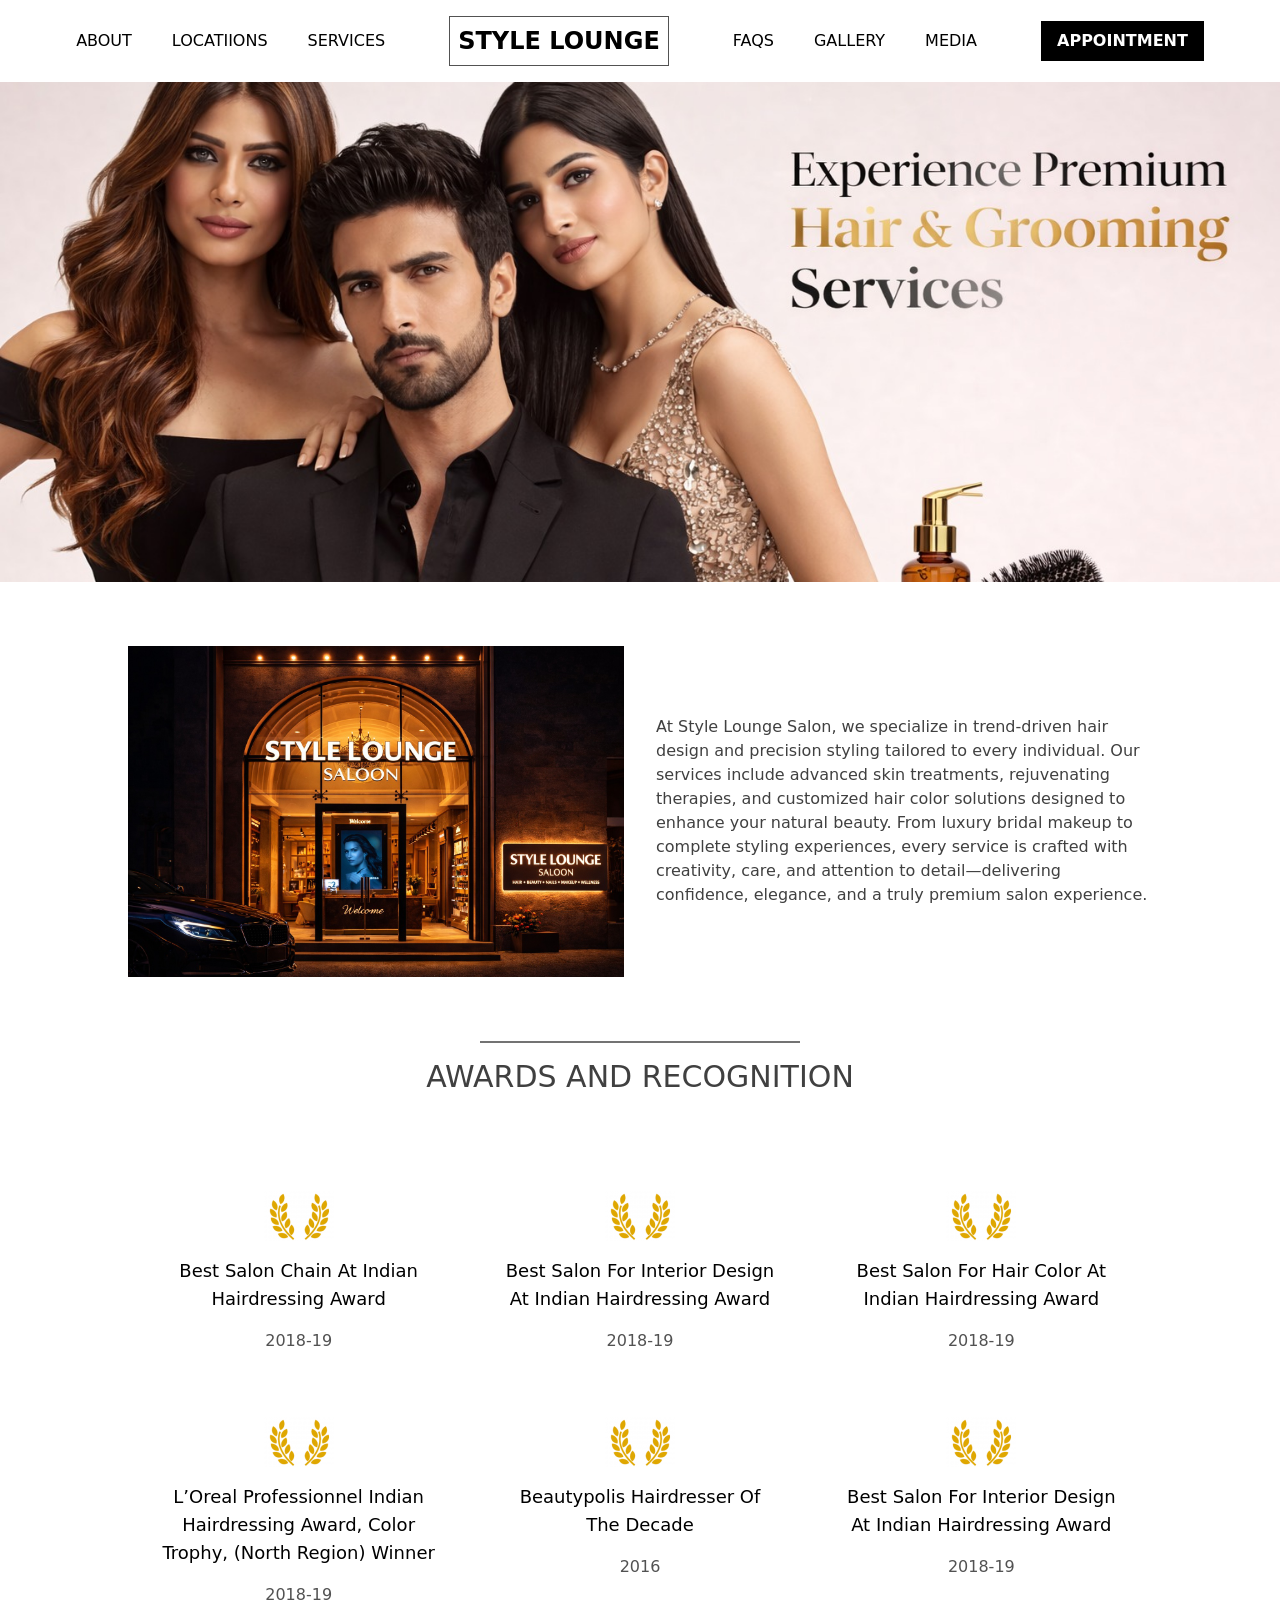
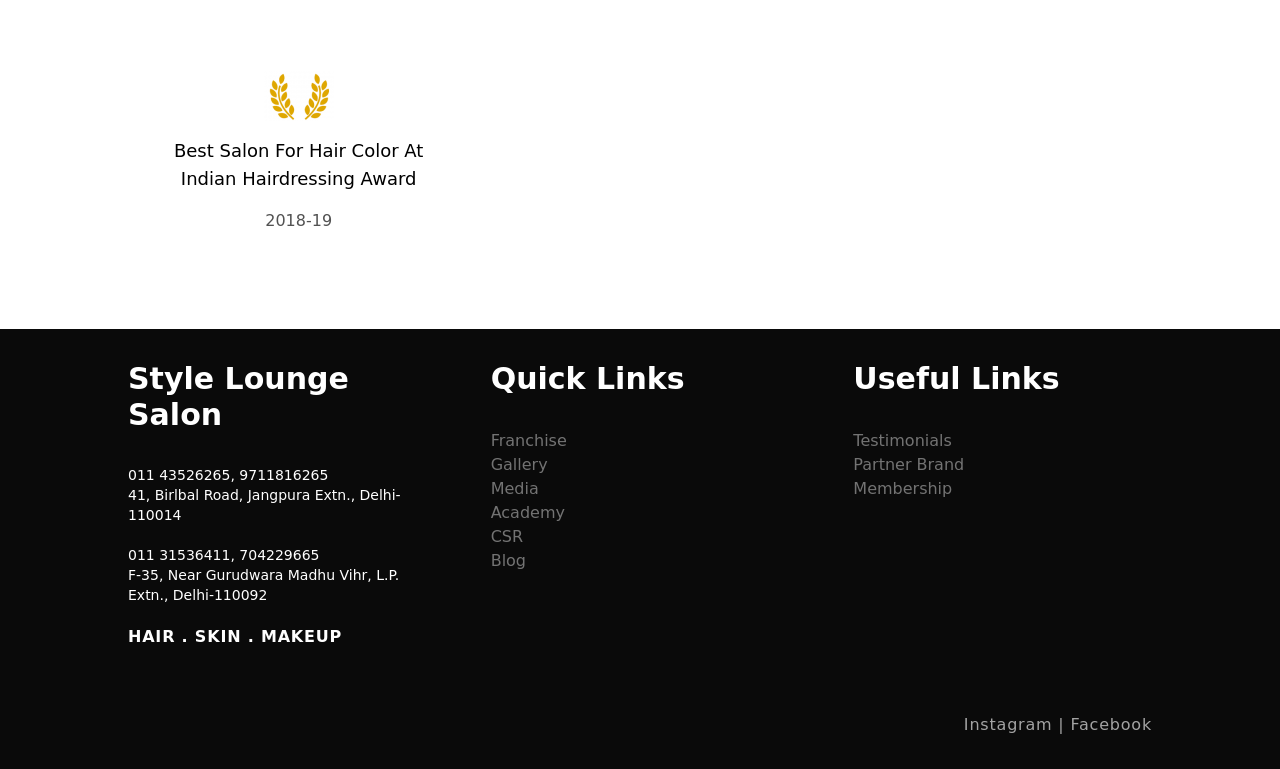
==== about/index.html @ daefcbc3 "branding" ====
<!DOCTYPE html><html><head><meta charset="utf-8"><meta name="viewport" content="width=device-width, initial-scale=1"><link rel="stylesheet" href="/_nuxt/entry.Dz0ENmJO.css" crossorigin><link rel="preload" as="fetch" crossorigin="anonymous" href="/about/_payload.json?f94aa888-37b1-439c-883b-36d92cf061ee"><link rel="modulepreload" as="script" crossorigin href="/_nuxt/Czh2tit2.js"><link rel="modulepreload" as="script" crossorigin href="/_nuxt/BumcjDC6.js"><link rel="modulepreload" as="script" crossorigin href="/_nuxt/CnlcmHB1.js"><link rel="modulepreload" as="script" crossorigin href="/_nuxt/niIwIExj.js"><script type="module" src="/_nuxt/Czh2tit2.js" crossorigin></script><link rel="prefetch" as="image" type="image/jpeg" href="/_nuxt/3.CteDz9tN.jpeg"><link rel="prefetch" as="image" type="image/jpeg" href="/_nuxt/location.Dq_nXD6s.jpeg"><link rel="prefetch" as="image" type="image/png" href="/_nuxt/wing.CZcrAnKi.png"></head><body><div id="__nuxt"><div><div><nav class="flex gap-16 items-center justify-between p-4 md:justify-center relative z-50 bg-white top-0 transition-all duration-300 ease-in-out"><ul class="md:flex gap-10 hidden"><li><a aria-current="page" href="/about" class="router-link-active router-link-exact-active">ABOUT</a></li><li><a href="/locations" class="">LOCATIIONS</a></li><li><a href="/services" class="">SERVICES</a></li></ul><span class="md:text-2xl font-black text-lg border border-neutral-600 px-1 md:p-2 transition-all duration-300 ease-in-out"><a href="/" class="">STYLE LOUNGE</a></span><ul class="hidden md:flex gap-10 items-center"><li><a href="/faqs" class="">FAQS</a></li><li>GALLERY</li><li><a href="/media" class="">MEDIA</a></li></ul><div class="flex gap-4 items-center"><a href="/contact" class="bg-black text-xs md:text-base py-2 px-4 text-center text-white font-bold">APPOINTMENT</a><button class="space-y-0.5 md:hidden"><div class="h-1 w-4 bg-neutral-800"></div><div class="h-1 w-3 ml-auto bg-neutral-800"></div><div class="h-1 w-4 bg-neutral-800"></div></button></div><div class="opacity-0 -translate-y-full absolute w-1/2 p-4 bg-white shadow-lg -z-10 text-sm top-full text-left right-0 transition-all duration-300 ease-in-out"><ul class="space-y-2"><li class="group"><a aria-current="page" href="/about" class="router-link-active router-link-exact-active">ABOUT</a><div class="h-0.5 w-0 group-hover:w-full bg-black transition-all duration-500 ease-in-out"></div></li><li class="group"><a href="/locations" class="">LOCATIIONS</a><div class="h-0.5 w-0 group-hover:w-full bg-black transition-all duration-500 ease-in-out"></div></li><li class="group"><a href="/services" class="">SERVICES</a><div class="h-0.5 w-0 group-hover:w-full bg-black transition-all duration-500 ease-in-out"></div></li><li class="group"><a href="/faqs" class="">FAQS</a><div class="h-0.5 w-0 group-hover:w-full bg-black transition-all duration-500 ease-in-out"></div></li><li class="group">GALLERY <div class="h-0.5 w-0 group-hover:w-full bg-black transition-all duration-500 ease-in-out"></div></li><li class="group"><a href="/media" class="">MEDIA</a><div class="h-0.5 w-0 group-hover:w-full bg-black transition-all duration-500 ease-in-out"></div></li></ul></div></nav><!--[--><section class="space-y-16"><img src="/_nuxt/3.CteDz9tN.jpeg" class="object-cover h-[500px] w-full"><div class="space-y-8 md:w-4/5 mx-auto my-16"><div class="grid grid-cols-2 gap-8 items-center"><img src="/_nuxt/location.Dq_nXD6s.jpeg"><div><p class="text-neutral-700">At Style Lounge Salon, we specialize in trend-driven hair design and precision styling tailored to every individual. Our services include advanced skin treatments, rejuvenating therapies, and customized hair color solutions designed to enhance your natural beauty. From luxury bridal makeup to complete styling experiences, every service is crafted with creativity, care, and attention to detail—delivering confidence, elegance, and a truly premium salon experience.</p></div></div></div><div><hr class="w-1/4 mb-4 border-t-2 border-neutral-500 mx-auto"><h1 class="text-3xl text-center text-neutral-700">AWARDS AND RECOGNITION</h1><div class="w-4/5 mx-auto py-16 grid md:grid-cols-3 text-center"><!--[--><div class="p-8 space-y-4"><img src="/_nuxt/wing.CZcrAnKi.png" class="mx-auto"><h5 class="text-lg">Best Salon Chain At Indian Hairdressing Award </h5><p class="text-neutral-600">2018-19 </p></div><div class="p-8 space-y-4"><img src="/_nuxt/wing.CZcrAnKi.png" class="mx-auto"><h5 class="text-lg">Best Salon For Interior Design At Indian Hairdressing Award </h5><p class="text-neutral-600">2018-19 </p></div><div class="p-8 space-y-4"><img src="/_nuxt/wing.CZcrAnKi.png" class="mx-auto"><h5 class="text-lg">Best Salon For Hair Color At Indian Hairdressing Award </h5><p class="text-neutral-600">2018-19</p></div><div class="p-8 space-y-4"><img src="/_nuxt/wing.CZcrAnKi.png" class="mx-auto"><h5 class="text-lg">L’Oreal Professionnel Indian Hairdressing Award, Color Trophy, (North Region) Winner </h5><p class="text-neutral-600">2018-19</p></div><div class="p-8 space-y-4"><img src="/_nuxt/wing.CZcrAnKi.png" class="mx-auto"><h5 class="text-lg">Beautypolis Hairdresser Of The Decade </h5><p class="text-neutral-600">2016</p></div><div class="p-8 space-y-4"><img src="/_nuxt/wing.CZcrAnKi.png" class="mx-auto"><h5 class="text-lg">Best Salon For Interior Design At Indian Hairdressing Award </h5><p class="text-neutral-600">2018-19 </p></div><div class="p-8 space-y-4"><img src="/_nuxt/wing.CZcrAnKi.png" class="mx-auto"><h5 class="text-lg">Best Salon For Hair Color At Indian Hairdressing Award </h5><p class="text-neutral-600">2018-19</p></div><!--]--></div></div></section><!--]--><section class="bg-neutral-950 py-8 text-white"><div class="grid grid-cols-2 md:grid-cols-3 w-4/5 mx-auto gap-16"><div class="space-y-8 col-span-2 md:col-span-1"><h1 class="font-bold text-3xl">Style Lounge Salon</h1><p class="text-sm"> 011 43526265, 9711816265<br>41, Birlbal Road, Jangpura Extn., Delhi-110014 <br><br> 011 31536411, 704229665 <br> F-35, Near Gurudwara Madhu Vihr, L.P. Extn., Delhi-110092 <br><br></p><span class="font-bold tracking-wider">HAIR . SKIN . MAKEUP</span></div><div class="space-y-8"><h1 class="font-bold text-xl md:text-3xl">Quick Links</h1><ul class="text-neutral-500"><li>Franchise</li><li>Gallery</li><li>Media</li><li>Academy</li><li>CSR</li><li>Blog</li></ul></div><div class="space-y-8"><h1 class="font-bold text-xl md:text-3xl">Useful Links</h1><ul class="text-neutral-500"><li>Testimonials</li><li>Partner Brand</li><li>Membership</li></ul></div></div><div class="flex flex-col md:flex-row items-center justify-end w-4/5 mx-auto mt-16 gap-8"><span class="text-neutral-400 tracking-wider">Instagram | Facebook</span></div></section></div></div></div><div id="teleports"></div><script>window.__NUXT__={};window.__NUXT__.config={public:{},app:{baseURL:"/",buildId:"f94aa888-37b1-439c-883b-36d92cf061ee",buildAssetsDir:"/_nuxt/",cdnURL:""}}</script><script type="application/json" data-nuxt-data="nuxt-app" data-ssr="true" id="__NUXT_DATA__" data-src="/about/_payload.json?f94aa888-37b1-439c-883b-36d92cf061ee">[{"state":1,"once":3,"_errors":4,"serverRendered":6,"path":7,"prerenderedAt":8},["Reactive",2],{},["Set"],["ShallowReactive",5],{},true,"\u002Fabout",1775998808890]</script></body></html>
---- _nuxt/entry.Dz0ENmJO.css ----
*,::backdrop,:after,:before{--tw-border-spacing-x:0;--tw-border-spacing-y:0;--tw-translate-x:0;--tw-translate-y:0;--tw-rotate:0;--tw-skew-x:0;--tw-skew-y:0;--tw-scale-x:1;--tw-scale-y:1;--tw-pan-x: ;--tw-pan-y: ;--tw-pinch-zoom: ;--tw-scroll-snap-strictness:proximity;--tw-gradient-from-position: ;--tw-gradient-via-position: ;--tw-gradient-to-position: ;--tw-ordinal: ;--tw-slashed-zero: ;--tw-numeric-figure: ;--tw-numeric-spacing: ;--tw-numeric-fraction: ;--tw-ring-inset: ;--tw-ring-offset-width:0px;--tw-ring-offset-color:#fff;--tw-ring-color:#3b82f680;--tw-ring-offset-shadow:0 0 #0000;--tw-ring-shadow:0 0 #0000;--tw-shadow:0 0 #0000;--tw-shadow-colored:0 0 #0000;--tw-blur: ;--tw-brightness: ;--tw-contrast: ;--tw-grayscale: ;--tw-hue-rotate: ;--tw-invert: ;--tw-saturate: ;--tw-sepia: ;--tw-drop-shadow: ;--tw-backdrop-blur: ;--tw-backdrop-brightness: ;--tw-backdrop-contrast: ;--tw-backdrop-grayscale: ;--tw-backdrop-hue-rotate: ;--tw-backdrop-invert: ;--tw-backdrop-opacity: ;--tw-backdrop-saturate: ;--tw-backdrop-sepia: ;--tw-contain-size: ;--tw-contain-layout: ;--tw-contain-paint: ;--tw-contain-style: }*,:after,:before{border:0 solid #e5e7eb;box-sizing:border-box}:after,:before{--tw-content:""}:host,html{line-height:1.5;-webkit-text-size-adjust:100%;font-family:ui-sans-serif,system-ui,sans-serif,Apple Color Emoji,Segoe UI Emoji,Segoe UI Symbol,Noto Color Emoji;font-feature-settings:normal;font-variation-settings:normal;tab-size:4;-webkit-tap-highlight-color:transparent}body{line-height:inherit;margin:0}hr{border-top-width:1px;color:inherit;height:0}abbr:where([title]){-webkit-text-decoration:underline dotted;text-decoration:underline dotted}h1,h2,h3,h4,h5,h6{font-size:inherit;font-weight:inherit}a{color:inherit;text-decoration:inherit}b,strong{font-weight:bolder}code,kbd,pre,samp{font-family:ui-monospace,SFMono-Regular,Menlo,Monaco,Consolas,Liberation Mono,Courier New,monospace;font-feature-settings:normal;font-size:1em;font-variation-settings:normal}small{font-size:80%}sub,sup{font-size:75%;line-height:0;position:relative;vertical-align:initial}sub{bottom:-.25em}sup{top:-.5em}table{border-collapse:collapse;border-color:inherit;text-indent:0}button,input,optgroup,select,textarea{color:inherit;font-family:inherit;font-feature-settings:inherit;font-size:100%;font-variation-settings:inherit;font-weight:inherit;letter-spacing:inherit;line-height:inherit;margin:0;padding:0}button,select{text-transform:none}button,input:where([type=button]),input:where([type=reset]),input:where([type=submit]){-webkit-appearance:button;background-color:initial;background-image:none}:-moz-focusring{outline:auto}:-moz-ui-invalid{box-shadow:none}progress{vertical-align:initial}::-webkit-inner-spin-button,::-webkit-outer-spin-button{height:auto}[type=search]{-webkit-appearance:textfield;outline-offset:-2px}::-webkit-search-decoration{-webkit-appearance:none}::-webkit-file-upload-button{-webkit-appearance:button;font:inherit}summary{display:list-item}blockquote,dd,dl,figure,h1,h2,h3,h4,h5,h6,hr,p,pre{margin:0}fieldset{margin:0}fieldset,legend{padding:0}menu,ol,ul{list-style:none;margin:0;padding:0}dialog{padding:0}textarea{resize:vertical}input::placeholder,textarea::placeholder{color:#9ca3af;opacity:1}[role=button],button{cursor:pointer}:disabled{cursor:default}audio,canvas,embed,iframe,img,object,svg,video{display:block;vertical-align:middle}img,video{height:auto;max-width:100%}[hidden]:where(:not([hidden=until-found])){display:none}.container{width:100%}@media(min-width:640px){.container{max-width:640px}}@media(min-width:768px){.container{max-width:768px}}@media(min-width:1024px){.container{max-width:1024px}}@media(min-width:1280px){.container{max-width:1280px}}@media(min-width:1536px){.container{max-width:1536px}}.pointer-events-none{pointer-events:none}.visible{visibility:visible}.absolute{position:absolute}.relative{position:relative}.sticky{position:sticky}.left-0{left:0}.left-1\/2{left:50%}.left-2{left:.5rem}.left-4{left:1rem}.right-0{right:0}.top-0{top:0}.top-1\/2{top:50%}.top-2{top:.5rem}.top-4{top:1rem}.top-full{top:100%}.-z-10{z-index:-10}.z-0{z-index:0}.z-10{z-index:10}.z-20{z-index:20}.z-50{z-index:50}.col-span-2{grid-column:span 2/span 2}.mx-auto{margin-left:auto;margin-right:auto}.my-16{margin-bottom:4rem;margin-top:4rem}.my-20{margin-bottom:5rem;margin-top:5rem}.my-4{margin-bottom:1rem;margin-top:1rem}.my-8{margin-bottom:2rem;margin-top:2rem}.mb-16{margin-bottom:4rem}.mb-24{margin-bottom:6rem}.mb-4{margin-bottom:1rem}.mb-8{margin-bottom:2rem}.ml-auto{margin-left:auto}.mt-1{margin-top:.25rem}.mt-16{margin-top:4rem}.mt-8{margin-top:2rem}.block{display:block}.inline{display:inline}.flex{display:flex}.grid{display:grid}.hidden{display:none}.aspect-square{aspect-ratio:1/1}.size-10{height:2.5rem;width:2.5rem}.size-8{height:2rem;width:2rem}.h-0\.5{height:.125rem}.h-1{height:.25rem}.h-10{height:2.5rem}.h-16{height:4rem}.h-20{height:5rem}.h-24{height:6rem}.h-6{height:1.5rem}.h-80{height:20rem}.h-96{height:24rem}.h-\[450px\]{height:450px}.h-\[500px\]{height:500px}.h-full{height:100%}.w-0{width:0}.w-1\/2{width:50%}.w-1\/4{width:25%}.w-16{width:4rem}.w-3{width:.75rem}.w-3\/4{width:75%}.w-36{width:9rem}.w-4{width:1rem}.w-4\/5{width:80%}.w-5{width:1.25rem}.w-6{width:1.5rem}.w-80{width:20rem}.w-96{width:24rem}.w-\[400\%\]{width:400%}.w-fit{width:fit-content}.w-full{width:100%}.min-w-32{min-width:8rem}.max-w-\[500px\]{max-width:500px}.shrink-0{flex-shrink:0}.-translate-x-1\/2{--tw-translate-x:-50%}.-translate-x-1\/2,.-translate-y-1\/2{transform:translate(var(--tw-translate-x),var(--tw-translate-y)) rotate(var(--tw-rotate)) skew(var(--tw-skew-x)) skewY(var(--tw-skew-y)) scaleX(var(--tw-scale-x)) scaleY(var(--tw-scale-y))}.-translate-y-1\/2{--tw-translate-y:-50%}.-translate-y-full{--tw-translate-y:-100%}.-translate-y-full,.translate-x-0{transform:translate(var(--tw-translate-x),var(--tw-translate-y)) rotate(var(--tw-rotate)) skew(var(--tw-skew-x)) skewY(var(--tw-skew-y)) scaleX(var(--tw-scale-x)) scaleY(var(--tw-scale-y))}.translate-x-0{--tw-translate-x:0px}.translate-x-36{--tw-translate-x:9rem}.translate-x-36,.translate-y-0{transform:translate(var(--tw-translate-x),var(--tw-translate-y)) rotate(var(--tw-rotate)) skew(var(--tw-skew-x)) skewY(var(--tw-skew-y)) scaleX(var(--tw-scale-x)) scaleY(var(--tw-scale-y))}.translate-y-0{--tw-translate-y:0px}.transform{transform:translate(var(--tw-translate-x),var(--tw-translate-y)) rotate(var(--tw-rotate)) skew(var(--tw-skew-x)) skewY(var(--tw-skew-y)) scaleX(var(--tw-scale-x)) scaleY(var(--tw-scale-y))}@keyframes fourslides{0%{transform:translate(0)}22%{transform:translate(0)}25%{transform:translate(-25%)}47%{transform:translate(-25%)}50%{transform:translate(-50%)}72%{transform:translate(-50%)}75%{transform:translate(-75%)}to{transform:translate(-75%)}}.animate-fourslides{animation:fourslides 25s ease-in-out infinite}@keyframes slide{0%{transform:translate(0)}to{transform:translate(-100%)}}.animate-slideslow{animation:slide 60s linear infinite}.cursor-pointer{cursor:pointer}.snap-x{scroll-snap-type:x var(--tw-scroll-snap-strictness)}.snap-y{scroll-snap-type:y var(--tw-scroll-snap-strictness)}.snap-mandatory{--tw-scroll-snap-strictness:mandatory}.snap-start{scroll-snap-align:start}.appearance-none{appearance:none}.grid-cols-2{grid-template-columns:repeat(2,minmax(0,1fr))}.grid-cols-7{grid-template-columns:repeat(7,minmax(0,1fr))}.flex-col{flex-direction:column}.flex-col-reverse{flex-direction:column-reverse}.items-center{align-items:center}.justify-start{justify-content:flex-start}.justify-end{justify-content:flex-end}.justify-center{justify-content:center}.justify-between{justify-content:space-between}.gap-10{gap:2.5rem}.gap-12{gap:3rem}.gap-16{gap:4rem}.gap-4{gap:1rem}.gap-8{gap:2rem}.gap-x-8{column-gap:2rem}.space-x-3>:not([hidden])~:not([hidden]){--tw-space-x-reverse:0;margin-left:calc(.75rem*(1 - var(--tw-space-x-reverse)));margin-right:calc(.75rem*var(--tw-space-x-reverse))}.space-x-4>:not([hidden])~:not([hidden]){--tw-space-x-reverse:0;margin-left:calc(1rem*(1 - var(--tw-space-x-reverse)));margin-right:calc(1rem*var(--tw-space-x-reverse))}.space-y-0\.5>:not([hidden])~:not([hidden]){--tw-space-y-reverse:0;margin-bottom:calc(.125rem*var(--tw-space-y-reverse));margin-top:calc(.125rem*(1 - var(--tw-space-y-reverse)))}.space-y-16>:not([hidden])~:not([hidden]){--tw-space-y-reverse:0;margin-bottom:calc(4rem*var(--tw-space-y-reverse));margin-top:calc(4rem*(1 - var(--tw-space-y-reverse)))}.space-y-2>:not([hidden])~:not([hidden]){--tw-space-y-reverse:0;margin-bottom:calc(.5rem*var(--tw-space-y-reverse));margin-top:calc(.5rem*(1 - var(--tw-space-y-reverse)))}.space-y-4>:not([hidden])~:not([hidden]){--tw-space-y-reverse:0;margin-bottom:calc(1rem*var(--tw-space-y-reverse));margin-top:calc(1rem*(1 - var(--tw-space-y-reverse)))}.space-y-8>:not([hidden])~:not([hidden]){--tw-space-y-reverse:0;margin-bottom:calc(2rem*var(--tw-space-y-reverse));margin-top:calc(2rem*(1 - var(--tw-space-y-reverse)))}.overflow-hidden{overflow:hidden}.overflow-scroll{overflow:scroll}.rounded-\[7px\]{border-radius:7px}.rounded-full{border-radius:9999px}.rounded-md{border-radius:.375rem}.rounded-xl{border-radius:.75rem}.border{border-width:1px}.border-\[\.5px\]{border-width:.5px}.border-b{border-bottom-width:1px}.border-t-2{border-top-width:2px}.border-neutral-300{--tw-border-opacity:1;border-color:rgb(212 212 212/var(--tw-border-opacity,1))}.border-neutral-500{--tw-border-opacity:1;border-color:rgb(115 115 115/var(--tw-border-opacity,1))}.border-neutral-600{--tw-border-opacity:1;border-color:rgb(82 82 82/var(--tw-border-opacity,1))}.border-transparent{border-color:#0000}.bg-amber-600{--tw-bg-opacity:1;background-color:rgb(217 119 6/var(--tw-bg-opacity,1))}.bg-black{--tw-bg-opacity:1;background-color:rgb(0 0 0/var(--tw-bg-opacity,1))}.bg-neutral-800{--tw-bg-opacity:1;background-color:rgb(38 38 38/var(--tw-bg-opacity,1))}.bg-neutral-900{--tw-bg-opacity:1;background-color:rgb(23 23 23/var(--tw-bg-opacity,1))}.bg-neutral-950{--tw-bg-opacity:1;background-color:rgb(10 10 10/var(--tw-bg-opacity,1))}.bg-white{--tw-bg-opacity:1;background-color:rgb(255 255 255/var(--tw-bg-opacity,1))}.bg-gradient-to-l{background-image:linear-gradient(to left,var(--tw-gradient-stops))}.bg-gradient-to-r{background-image:linear-gradient(to right,var(--tw-gradient-stops))}.from-white{--tw-gradient-from:#fff var(--tw-gradient-from-position);--tw-gradient-to:#fff0 var(--tw-gradient-to-position);--tw-gradient-stops:var(--tw-gradient-from),var(--tw-gradient-to)}.to-transparent{--tw-gradient-to:#0000 var(--tw-gradient-to-position)}.fill-current{fill:currentColor}.object-contain{object-fit:contain}.object-cover{object-fit:cover}.object-center{object-position:center}.object-top{object-position:top}.p-1{padding:.25rem}.p-2{padding:.5rem}.p-4{padding:1rem}.p-8{padding:2rem}.px-1{padding-left:.25rem;padding-right:.25rem}.px-2{padding-left:.5rem;padding-right:.5rem}.px-4{padding-left:1rem;padding-right:1rem}.py-16{padding-bottom:4rem;padding-top:4rem}.py-2{padding-bottom:.5rem;padding-top:.5rem}.py-20{padding-bottom:5rem;padding-top:5rem}.py-8{padding-bottom:2rem;padding-top:2rem}.pb-1{padding-bottom:.25rem}.pb-4{padding-bottom:1rem}.pl-12{padding-left:3rem}.pr-4{padding-right:1rem}.pt-2{padding-top:.5rem}.pt-4{padding-top:1rem}.text-left{text-align:left}.text-center{text-align:center}.font-serif{font-family:ui-serif,Georgia,Cambria,Times New Roman,Times,serif}.text-2xl{font-size:1.5rem;line-height:2rem}.text-3xl{font-size:1.875rem;line-height:2.25rem}.text-base{font-size:1rem;line-height:1.5rem}.text-lg{font-size:1.125rem;line-height:1.75rem}.text-sm{font-size:.875rem;line-height:1.25rem}.text-xl{font-size:1.25rem;line-height:1.75rem}.text-xs{font-size:.75rem;line-height:1rem}.font-black{font-weight:900}.font-bold{font-weight:700}.font-medium{font-weight:500}.capitalize{text-transform:capitalize}.leading-6{line-height:1.5rem}.leading-tight{line-height:1.25}.tracking-wide{letter-spacing:.025em}.tracking-wider{letter-spacing:.05em}.text-neutral-100{--tw-text-opacity:1;color:rgb(245 245 245/var(--tw-text-opacity,1))}.text-neutral-200{--tw-text-opacity:1;color:rgb(229 229 229/var(--tw-text-opacity,1))}.text-neutral-400{--tw-text-opacity:1;color:rgb(163 163 163/var(--tw-text-opacity,1))}.text-neutral-500{--tw-text-opacity:1;color:rgb(115 115 115/var(--tw-text-opacity,1))}.text-neutral-600{--tw-text-opacity:1;color:rgb(82 82 82/var(--tw-text-opacity,1))}.text-neutral-700{--tw-text-opacity:1;color:rgb(64 64 64/var(--tw-text-opacity,1))}.text-neutral-800{--tw-text-opacity:1;color:rgb(38 38 38/var(--tw-text-opacity,1))}.text-red-500{--tw-text-opacity:1;color:rgb(239 68 68/var(--tw-text-opacity,1))}.text-white{--tw-text-opacity:1;color:rgb(255 255 255/var(--tw-text-opacity,1))}.opacity-0{opacity:0}.opacity-100{opacity:1}.opacity-80{opacity:.8}.shadow-lg{--tw-shadow:0 10px 15px -3px #0000001a,0 4px 6px -4px #0000001a;--tw-shadow-colored:0 10px 15px -3px var(--tw-shadow-color),0 4px 6px -4px var(--tw-shadow-color);box-shadow:var(--tw-ring-offset-shadow,0 0 #0000),var(--tw-ring-shadow,0 0 #0000),var(--tw-shadow)}.outline-none{outline:2px solid #0000;outline-offset:2px}.outline{outline-style:solid}.outline-1{outline-width:1px}.transition-all{transition-duration:.15s;transition-property:all;transition-timing-function:cubic-bezier(.4,0,.2,1)}.duration-300{transition-duration:.3s}.duration-500{transition-duration:.5s}.ease-in-out{transition-timing-function:cubic-bezier(.4,0,.2,1)}.hover\:border-amber-600:hover{--tw-border-opacity:1;border-color:rgb(217 119 6/var(--tw-border-opacity,1))}.hover\:bg-amber-600:hover{--tw-bg-opacity:1;background-color:rgb(217 119 6/var(--tw-bg-opacity,1))}.hover\:bg-neutral-800:hover{--tw-bg-opacity:1;background-color:rgb(38 38 38/var(--tw-bg-opacity,1))}.hover\:bg-opacity-90:hover{--tw-bg-opacity:.9}.hover\:text-white:hover{--tw-text-opacity:1;color:rgb(255 255 255/var(--tw-text-opacity,1))}.focus\:border-amber-600:focus{--tw-border-opacity:1;border-color:rgb(217 119 6/var(--tw-border-opacity,1))}.group:hover .group-hover\:w-full{width:100%}@media(min-width:640px){.sm\:text-base{font-size:1rem;line-height:1.5rem}}@media(min-width:768px){.md\:col-span-1{grid-column:span 1/span 1}.md\:col-span-2{grid-column:span 2/span 2}.md\:my-0{margin-bottom:0;margin-top:0}.md\:mb-8{margin-bottom:2rem}.md\:flex{display:flex}.md\:hidden{display:none}.md\:size-12{height:3rem;width:3rem}.md\:h-28{height:7rem}.md\:h-auto{height:auto}.md\:w-1\/2{width:50%}.md\:w-4\/5{width:80%}.md\:min-w-60{min-width:15rem}.md\:snap-x{scroll-snap-type:x var(--tw-scroll-snap-strictness)}.md\:grid-cols-2{grid-template-columns:repeat(2,minmax(0,1fr))}.md\:grid-cols-3{grid-template-columns:repeat(3,minmax(0,1fr))}.md\:grid-cols-4{grid-template-columns:repeat(4,minmax(0,1fr))}.md\:flex-row{flex-direction:row}.md\:justify-center{justify-content:center}.md\:gap-12{gap:3rem}.md\:p-16{padding:4rem}.md\:p-2{padding:.5rem}.md\:p-20{padding:5rem}.md\:p-8{padding:2rem}.md\:text-2xl{font-size:1.5rem;line-height:2rem}.md\:text-3xl{font-size:1.875rem;line-height:2.25rem}.md\:text-6xl{font-size:3.75rem;line-height:1}.md\:text-base{font-size:1rem;line-height:1.5rem}.md\:text-lg{font-size:1.125rem;line-height:1.75rem}.md\:text-sm{font-size:.875rem;line-height:1.25rem}.md\:text-xl{font-size:1.25rem;line-height:1.75rem}.md\:leading-8{line-height:2rem}}@media(min-width:1024px){.lg\:w-40{width:10rem}.lg\:grid-cols-3{grid-template-columns:repeat(3,minmax(0,1fr))}}
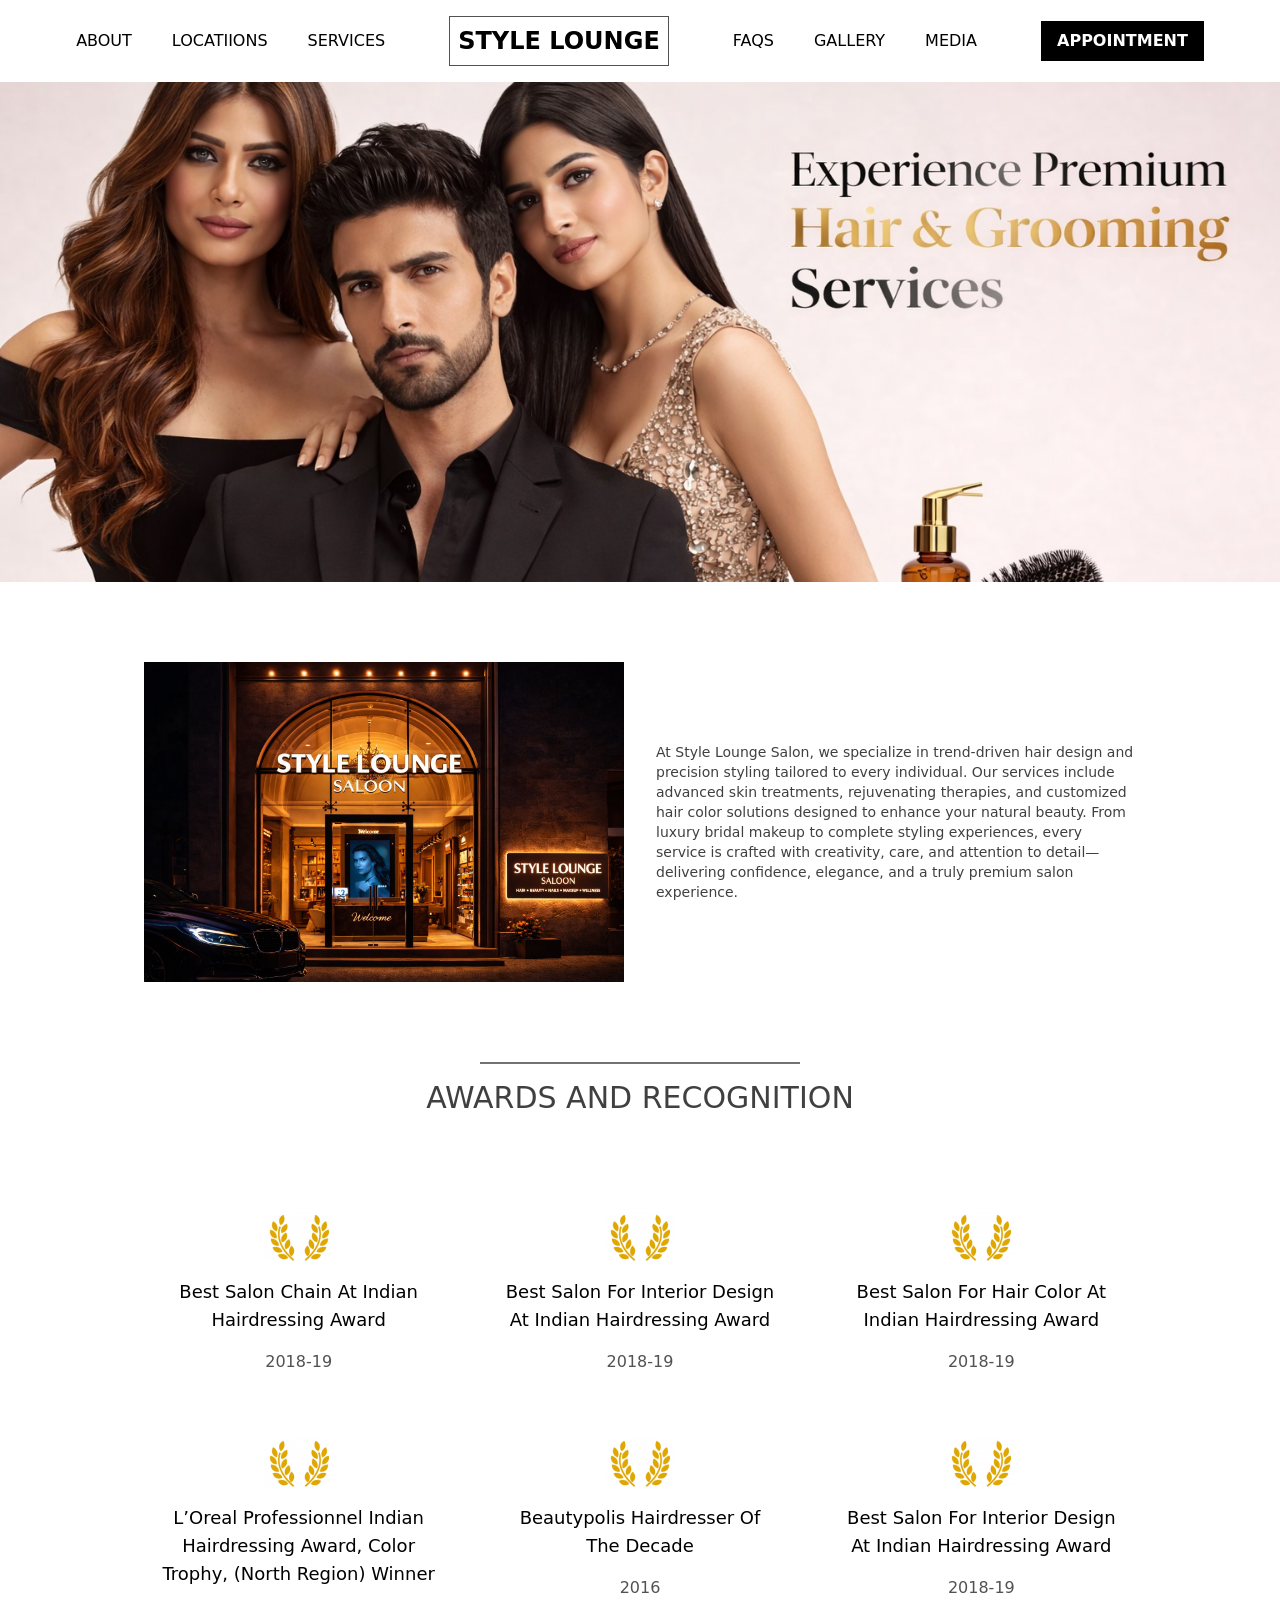
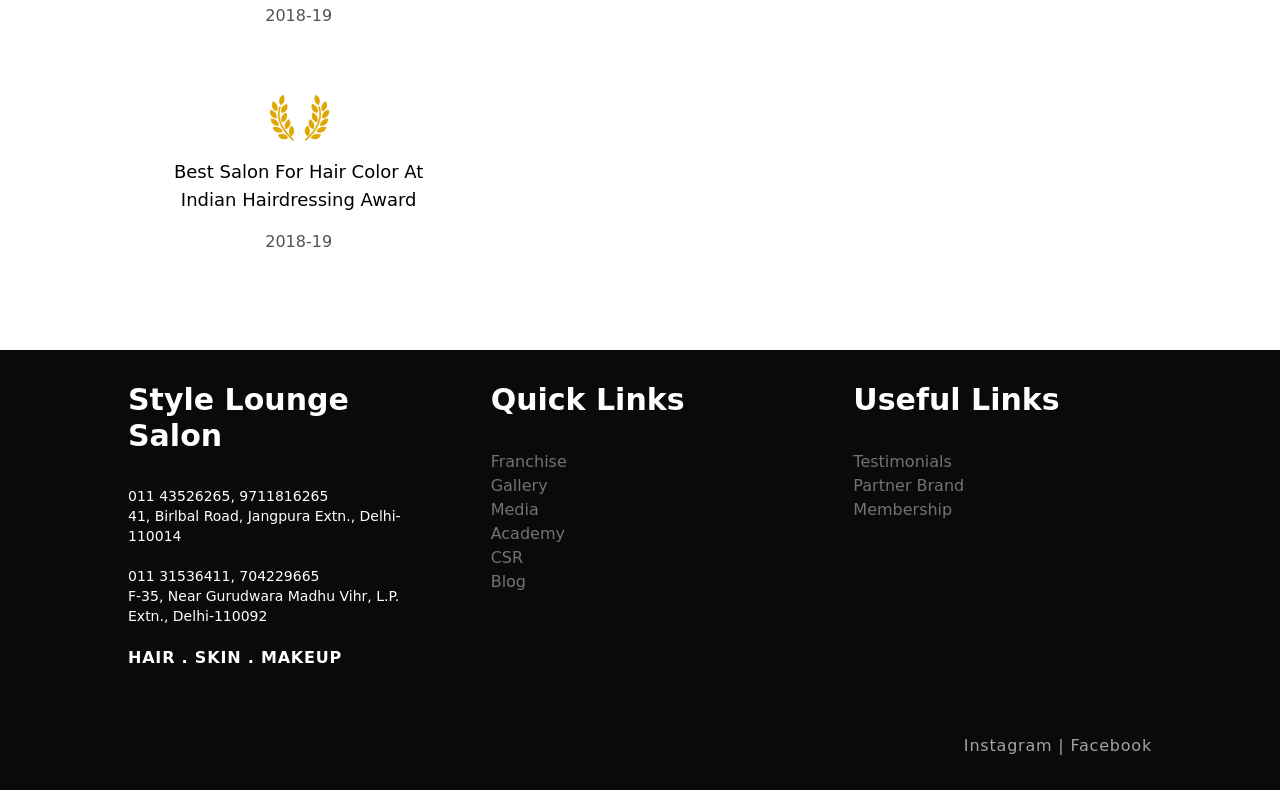
==== commit adb561b3: "branding fixes" ====
--- a/about/index.html
+++ b/about/index.html
@@ -1 +1 @@
-<!DOCTYPE html><html><head><meta charset="utf-8"><meta name="viewport" content="width=device-width, initial-scale=1"><link rel="stylesheet" href="/_nuxt/entry.Dz0ENmJO.css" crossorigin><link rel="preload" as="fetch" crossorigin="anonymous" href="/about/_payload.json?f94aa888-37b1-439c-883b-36d92cf061ee"><link rel="modulepreload" as="script" crossorigin href="/_nuxt/Czh2tit2.js"><link rel="modulepreload" as="script" crossorigin href="/_nuxt/BumcjDC6.js"><link rel="modulepreload" as="script" crossorigin href="/_nuxt/CnlcmHB1.js"><link rel="modulepreload" as="script" crossorigin href="/_nuxt/niIwIExj.js"><script type="module" src="/_nuxt/Czh2tit2.js" crossorigin></script><link rel="prefetch" as="image" type="image/jpeg" href="/_nuxt/3.CteDz9tN.jpeg"><link rel="prefetch" as="image" type="image/jpeg" href="/_nuxt/location.Dq_nXD6s.jpeg"><link rel="prefetch" as="image" type="image/png" href="/_nuxt/wing.CZcrAnKi.png"></head><body><div id="__nuxt"><div><div><nav class="flex gap-16 items-center justify-between p-4 md:justify-center relative z-50 bg-white top-0 transition-all duration-300 ease-in-out"><ul class="md:flex gap-10 hidden"><li><a aria-current="page" href="/about" class="router-link-active router-link-exact-active">ABOUT</a></li><li><a href="/locations" class="">LOCATIIONS</a></li><li><a href="/services" class="">SERVICES</a></li></ul><span class="md:text-2xl font-black text-lg border border-neutral-600 px-1 md:p-2 transition-all duration-300 ease-in-out"><a href="/" class="">STYLE LOUNGE</a></span><ul class="hidden md:flex gap-10 items-center"><li><a href="/faqs" class="">FAQS</a></li><li>GALLERY</li><li><a href="/media" class="">MEDIA</a></li></ul><div class="flex gap-4 items-center"><a href="/contact" class="bg-black text-xs md:text-base py-2 px-4 text-center text-white font-bold">APPOINTMENT</a><button class="space-y-0.5 md:hidden"><div class="h-1 w-4 bg-neutral-800"></div><div class="h-1 w-3 ml-auto bg-neutral-800"></div><div class="h-1 w-4 bg-neutral-800"></div></button></div><div class="opacity-0 -translate-y-full absolute w-1/2 p-4 bg-white shadow-lg -z-10 text-sm top-full text-left right-0 transition-all duration-300 ease-in-out"><ul class="space-y-2"><li class="group"><a aria-current="page" href="/about" class="router-link-active router-link-exact-active">ABOUT</a><div class="h-0.5 w-0 group-hover:w-full bg-black transition-all duration-500 ease-in-out"></div></li><li class="group"><a href="/locations" class="">LOCATIIONS</a><div class="h-0.5 w-0 group-hover:w-full bg-black transition-all duration-500 ease-in-out"></div></li><li class="group"><a href="/services" class="">SERVICES</a><div class="h-0.5 w-0 group-hover:w-full bg-black transition-all duration-500 ease-in-out"></div></li><li class="group"><a href="/faqs" class="">FAQS</a><div class="h-0.5 w-0 group-hover:w-full bg-black transition-all duration-500 ease-in-out"></div></li><li class="group">GALLERY <div class="h-0.5 w-0 group-hover:w-full bg-black transition-all duration-500 ease-in-out"></div></li><li class="group"><a href="/media" class="">MEDIA</a><div class="h-0.5 w-0 group-hover:w-full bg-black transition-all duration-500 ease-in-out"></div></li></ul></div></nav><!--[--><section class="space-y-16"><img src="/_nuxt/3.CteDz9tN.jpeg" class="object-cover h-[500px] w-full"><div class="space-y-8 md:w-4/5 mx-auto my-16"><div class="grid grid-cols-2 gap-8 items-center"><img src="/_nuxt/location.Dq_nXD6s.jpeg"><div><p class="text-neutral-700">At Style Lounge Salon, we specialize in trend-driven hair design and precision styling tailored to every individual. Our services include advanced skin treatments, rejuvenating therapies, and customized hair color solutions designed to enhance your natural beauty. From luxury bridal makeup to complete styling experiences, every service is crafted with creativity, care, and attention to detail—delivering confidence, elegance, and a truly premium salon experience.</p></div></div></div><div><hr class="w-1/4 mb-4 border-t-2 border-neutral-500 mx-auto"><h1 class="text-3xl text-center text-neutral-700">AWARDS AND RECOGNITION</h1><div class="w-4/5 mx-auto py-16 grid md:grid-cols-3 text-center"><!--[--><div class="p-8 space-y-4"><img src="/_nuxt/wing.CZcrAnKi.png" class="mx-auto"><h5 class="text-lg">Best Salon Chain At Indian Hairdressing Award </h5><p class="text-neutral-600">2018-19 </p></div><div class="p-8 space-y-4"><img src="/_nuxt/wing.CZcrAnKi.png" class="mx-auto"><h5 class="text-lg">Best Salon For Interior Design At Indian Hairdressing Award </h5><p class="text-neutral-600">2018-19 </p></div><div class="p-8 space-y-4"><img src="/_nuxt/wing.CZcrAnKi.png" class="mx-auto"><h5 class="text-lg">Best Salon For Hair Color At Indian Hairdressing Award </h5><p class="text-neutral-600">2018-19</p></div><div class="p-8 space-y-4"><img src="/_nuxt/wing.CZcrAnKi.png" class="mx-auto"><h5 class="text-lg">L’Oreal Professionnel Indian Hairdressing Award, Color Trophy, (North Region) Winner </h5><p class="text-neutral-600">2018-19</p></div><div class="p-8 space-y-4"><img src="/_nuxt/wing.CZcrAnKi.png" class="mx-auto"><h5 class="text-lg">Beautypolis Hairdresser Of The Decade </h5><p class="text-neutral-600">2016</p></div><div class="p-8 space-y-4"><img src="/_nuxt/wing.CZcrAnKi.png" class="mx-auto"><h5 class="text-lg">Best Salon For Interior Design At Indian Hairdressing Award </h5><p class="text-neutral-600">2018-19 </p></div><div class="p-8 space-y-4"><img src="/_nuxt/wing.CZcrAnKi.png" class="mx-auto"><h5 class="text-lg">Best Salon For Hair Color At Indian Hairdressing Award </h5><p class="text-neutral-600">2018-19</p></div><!--]--></div></div></section><!--]--><section class="bg-neutral-950 py-8 text-white"><div class="grid grid-cols-2 md:grid-cols-3 w-4/5 mx-auto gap-16"><div class="space-y-8 col-span-2 md:col-span-1"><h1 class="font-bold text-3xl">Style Lounge Salon</h1><p class="text-sm"> 011 43526265, 9711816265<br>41, Birlbal Road, Jangpura Extn., Delhi-110014 <br><br> 011 31536411, 704229665 <br> F-35, Near Gurudwara Madhu Vihr, L.P. Extn., Delhi-110092 <br><br></p><span class="font-bold tracking-wider">HAIR . SKIN . MAKEUP</span></div><div class="space-y-8"><h1 class="font-bold text-xl md:text-3xl">Quick Links</h1><ul class="text-neutral-500"><li>Franchise</li><li>Gallery</li><li>Media</li><li>Academy</li><li>CSR</li><li>Blog</li></ul></div><div class="space-y-8"><h1 class="font-bold text-xl md:text-3xl">Useful Links</h1><ul class="text-neutral-500"><li>Testimonials</li><li>Partner Brand</li><li>Membership</li></ul></div></div><div class="flex flex-col md:flex-row items-center justify-end w-4/5 mx-auto mt-16 gap-8"><span class="text-neutral-400 tracking-wider">Instagram | Facebook</span></div></section></div></div></div><div id="teleports"></div><script>window.__NUXT__={};window.__NUXT__.config={public:{},app:{baseURL:"/",buildId:"f94aa888-37b1-439c-883b-36d92cf061ee",buildAssetsDir:"/_nuxt/",cdnURL:""}}</script><script type="application/json" data-nuxt-data="nuxt-app" data-ssr="true" id="__NUXT_DATA__" data-src="/about/_payload.json?f94aa888-37b1-439c-883b-36d92cf061ee">[{"state":1,"once":3,"_errors":4,"serverRendered":6,"path":7,"prerenderedAt":8},["Reactive",2],{},["Set"],["ShallowReactive",5],{},true,"\u002Fabout",1775998808890]</script></body></html>+<!DOCTYPE html><html><head><meta charset="utf-8"><meta name="viewport" content="width=device-width, initial-scale=1"><link rel="stylesheet" href="/_nuxt/entry.DIp88rmy.css" crossorigin><link rel="preload" as="fetch" crossorigin="anonymous" href="/about/_payload.json?d4ed0a3a-030c-4983-a3ac-7b1c7af4384c"><link rel="modulepreload" as="script" crossorigin href="/_nuxt/CiXGD3iu.js"><link rel="modulepreload" as="script" crossorigin href="/_nuxt/Dwx6605Q.js"><link rel="modulepreload" as="script" crossorigin href="/_nuxt/DzUz3SDk.js"><link rel="modulepreload" as="script" crossorigin href="/_nuxt/C3n2im6Y.js"><script type="module" src="/_nuxt/CiXGD3iu.js" crossorigin></script><link rel="prefetch" as="image" type="image/jpeg" href="/_nuxt/3.CteDz9tN.jpeg"><link rel="prefetch" as="image" type="image/jpeg" href="/_nuxt/location.Dq_nXD6s.jpeg"><link rel="prefetch" as="image" type="image/png" href="/_nuxt/wing.CZcrAnKi.png"></head><body><div id="__nuxt"><div><div><nav class="flex gap-16 items-center justify-between p-4 md:justify-center relative z-50 bg-white top-0 transition-all duration-300 ease-in-out"><ul class="md:flex gap-10 hidden"><li><a aria-current="page" href="/about" class="router-link-active router-link-exact-active">ABOUT</a></li><li><a href="/locations" class="">LOCATIIONS</a></li><li><a href="/services" class="">SERVICES</a></li></ul><span class="md:text-2xl font-black text-lg border border-neutral-600 px-1 md:p-2 transition-all duration-300 ease-in-out"><a href="/" class="">STYLE LOUNGE</a></span><ul class="hidden md:flex gap-10 items-center"><li><a href="/faqs" class="">FAQS</a></li><li>GALLERY</li><li><a href="/media" class="">MEDIA</a></li></ul><div class="flex gap-4 items-center"><a href="/contact" class="bg-black text-xs md:text-base py-2 px-4 text-center text-white font-bold">APPOINTMENT</a><button class="space-y-0.5 md:hidden"><div class="h-1 w-4 bg-neutral-800"></div><div class="h-1 w-3 ml-auto bg-neutral-800"></div><div class="h-1 w-4 bg-neutral-800"></div></button></div><div class="opacity-0 -translate-y-full absolute w-1/2 p-4 bg-white shadow-lg -z-10 text-sm top-full text-left right-0 transition-all duration-300 ease-in-out"><ul class="space-y-2"><li class="group"><a aria-current="page" href="/about" class="router-link-active router-link-exact-active">ABOUT</a><div class="h-0.5 w-0 group-hover:w-full bg-black transition-all duration-500 ease-in-out"></div></li><li class="group"><a href="/locations" class="">LOCATIIONS</a><div class="h-0.5 w-0 group-hover:w-full bg-black transition-all duration-500 ease-in-out"></div></li><li class="group"><a href="/services" class="">SERVICES</a><div class="h-0.5 w-0 group-hover:w-full bg-black transition-all duration-500 ease-in-out"></div></li><li class="group"><a href="/faqs" class="">FAQS</a><div class="h-0.5 w-0 group-hover:w-full bg-black transition-all duration-500 ease-in-out"></div></li><li class="group">GALLERY <div class="h-0.5 w-0 group-hover:w-full bg-black transition-all duration-500 ease-in-out"></div></li><li class="group"><a href="/media" class="">MEDIA</a><div class="h-0.5 w-0 group-hover:w-full bg-black transition-all duration-500 ease-in-out"></div></li></ul></div></nav><!--[--><section class="space-y-16"><img src="/_nuxt/3.CteDz9tN.jpeg" class="object-cover h-auto md:h-[500px] w-full"><div class="space-y-8 md:w-4/5 mx-auto my-16"><div class="grid md:grid-cols-2 gap-8 items-center p-4"><img src="/_nuxt/location.Dq_nXD6s.jpeg"><div><p class="text-neutral-700 text-sm md:text-md">At Style Lounge Salon, we specialize in trend-driven hair design and precision styling tailored to every individual. Our services include advanced skin treatments, rejuvenating therapies, and customized hair color solutions designed to enhance your natural beauty. From luxury bridal makeup to complete styling experiences, every service is crafted with creativity, care, and attention to detail—delivering confidence, elegance, and a truly premium salon experience.</p></div></div></div><div><hr class="w-1/4 mb-4 border-t-2 border-neutral-500 mx-auto"><h1 class="text-3xl text-center text-neutral-700">AWARDS AND RECOGNITION</h1><div class="w-4/5 mx-auto py-16 grid md:grid-cols-3 text-center"><!--[--><div class="p-8 space-y-4"><img src="/_nuxt/wing.CZcrAnKi.png" class="mx-auto"><h5 class="text-lg">Best Salon Chain At Indian Hairdressing Award </h5><p class="text-neutral-600">2018-19 </p></div><div class="p-8 space-y-4"><img src="/_nuxt/wing.CZcrAnKi.png" class="mx-auto"><h5 class="text-lg">Best Salon For Interior Design At Indian Hairdressing Award </h5><p class="text-neutral-600">2018-19 </p></div><div class="p-8 space-y-4"><img src="/_nuxt/wing.CZcrAnKi.png" class="mx-auto"><h5 class="text-lg">Best Salon For Hair Color At Indian Hairdressing Award </h5><p class="text-neutral-600">2018-19</p></div><div class="p-8 space-y-4"><img src="/_nuxt/wing.CZcrAnKi.png" class="mx-auto"><h5 class="text-lg">L’Oreal Professionnel Indian Hairdressing Award, Color Trophy, (North Region) Winner </h5><p class="text-neutral-600">2018-19</p></div><div class="p-8 space-y-4"><img src="/_nuxt/wing.CZcrAnKi.png" class="mx-auto"><h5 class="text-lg">Beautypolis Hairdresser Of The Decade </h5><p class="text-neutral-600">2016</p></div><div class="p-8 space-y-4"><img src="/_nuxt/wing.CZcrAnKi.png" class="mx-auto"><h5 class="text-lg">Best Salon For Interior Design At Indian Hairdressing Award </h5><p class="text-neutral-600">2018-19 </p></div><div class="p-8 space-y-4"><img src="/_nuxt/wing.CZcrAnKi.png" class="mx-auto"><h5 class="text-lg">Best Salon For Hair Color At Indian Hairdressing Award </h5><p class="text-neutral-600">2018-19</p></div><!--]--></div></div></section><!--]--><section class="bg-neutral-950 py-8 text-white"><div class="grid grid-cols-2 md:grid-cols-3 w-4/5 mx-auto gap-16"><div class="space-y-8 col-span-2 md:col-span-1"><h1 class="font-bold text-3xl">Style Lounge Salon</h1><p class="text-sm"> 011 43526265, 9711816265<br>41, Birlbal Road, Jangpura Extn., Delhi-110014 <br><br> 011 31536411, 704229665 <br> F-35, Near Gurudwara Madhu Vihr, L.P. Extn., Delhi-110092 <br><br></p><span class="font-bold tracking-wider">HAIR . SKIN . MAKEUP</span></div><div class="space-y-8"><h1 class="font-bold text-xl md:text-3xl">Quick Links</h1><ul class="text-neutral-500"><li>Franchise</li><li>Gallery</li><li>Media</li><li>Academy</li><li>CSR</li><li>Blog</li></ul></div><div class="space-y-8"><h1 class="font-bold text-xl md:text-3xl">Useful Links</h1><ul class="text-neutral-500"><li>Testimonials</li><li>Partner Brand</li><li>Membership</li></ul></div></div><div class="flex flex-col md:flex-row items-center justify-end w-4/5 mx-auto mt-16 gap-8"><span class="text-neutral-400 tracking-wider">Instagram | Facebook</span></div></section></div></div></div><div id="teleports"></div><script>window.__NUXT__={};window.__NUXT__.config={public:{},app:{baseURL:"/",buildId:"d4ed0a3a-030c-4983-a3ac-7b1c7af4384c",buildAssetsDir:"/_nuxt/",cdnURL:""}}</script><script type="application/json" data-nuxt-data="nuxt-app" data-ssr="true" id="__NUXT_DATA__" data-src="/about/_payload.json?d4ed0a3a-030c-4983-a3ac-7b1c7af4384c">[{"state":1,"once":3,"_errors":4,"serverRendered":6,"path":7,"prerenderedAt":8},["Reactive",2],{},["Set"],["ShallowReactive",5],{},true,"\u002Fabout",1776000457368]</script></body></html>
--- a/_nuxt/entry.DIp88rmy.css
+++ b/_nuxt/entry.DIp88rmy.css
@@ -0,0 +1 @@
+*,::backdrop,:after,:before{--tw-border-spacing-x:0;--tw-border-spacing-y:0;--tw-translate-x:0;--tw-translate-y:0;--tw-rotate:0;--tw-skew-x:0;--tw-skew-y:0;--tw-scale-x:1;--tw-scale-y:1;--tw-pan-x: ;--tw-pan-y: ;--tw-pinch-zoom: ;--tw-scroll-snap-strictness:proximity;--tw-gradient-from-position: ;--tw-gradient-via-position: ;--tw-gradient-to-position: ;--tw-ordinal: ;--tw-slashed-zero: ;--tw-numeric-figure: ;--tw-numeric-spacing: ;--tw-numeric-fraction: ;--tw-ring-inset: ;--tw-ring-offset-width:0px;--tw-ring-offset-color:#fff;--tw-ring-color:#3b82f680;--tw-ring-offset-shadow:0 0 #0000;--tw-ring-shadow:0 0 #0000;--tw-shadow:0 0 #0000;--tw-shadow-colored:0 0 #0000;--tw-blur: ;--tw-brightness: ;--tw-contrast: ;--tw-grayscale: ;--tw-hue-rotate: ;--tw-invert: ;--tw-saturate: ;--tw-sepia: ;--tw-drop-shadow: ;--tw-backdrop-blur: ;--tw-backdrop-brightness: ;--tw-backdrop-contrast: ;--tw-backdrop-grayscale: ;--tw-backdrop-hue-rotate: ;--tw-backdrop-invert: ;--tw-backdrop-opacity: ;--tw-backdrop-saturate: ;--tw-backdrop-sepia: ;--tw-contain-size: ;--tw-contain-layout: ;--tw-contain-paint: ;--tw-contain-style: }*,:after,:before{border:0 solid #e5e7eb;box-sizing:border-box}:after,:before{--tw-content:""}:host,html{line-height:1.5;-webkit-text-size-adjust:100%;font-family:ui-sans-serif,system-ui,sans-serif,Apple Color Emoji,Segoe UI Emoji,Segoe UI Symbol,Noto Color Emoji;font-feature-settings:normal;font-variation-settings:normal;tab-size:4;-webkit-tap-highlight-color:transparent}body{line-height:inherit;margin:0}hr{border-top-width:1px;color:inherit;height:0}abbr:where([title]){-webkit-text-decoration:underline dotted;text-decoration:underline dotted}h1,h2,h3,h4,h5,h6{font-size:inherit;font-weight:inherit}a{color:inherit;text-decoration:inherit}b,strong{font-weight:bolder}code,kbd,pre,samp{font-family:ui-monospace,SFMono-Regular,Menlo,Monaco,Consolas,Liberation Mono,Courier New,monospace;font-feature-settings:normal;font-size:1em;font-variation-settings:normal}small{font-size:80%}sub,sup{font-size:75%;line-height:0;position:relative;vertical-align:initial}sub{bottom:-.25em}sup{top:-.5em}table{border-collapse:collapse;border-color:inherit;text-indent:0}button,input,optgroup,select,textarea{color:inherit;font-family:inherit;font-feature-settings:inherit;font-size:100%;font-variation-settings:inherit;font-weight:inherit;letter-spacing:inherit;line-height:inherit;margin:0;padding:0}button,select{text-transform:none}button,input:where([type=button]),input:where([type=reset]),input:where([type=submit]){-webkit-appearance:button;background-color:initial;background-image:none}:-moz-focusring{outline:auto}:-moz-ui-invalid{box-shadow:none}progress{vertical-align:initial}::-webkit-inner-spin-button,::-webkit-outer-spin-button{height:auto}[type=search]{-webkit-appearance:textfield;outline-offset:-2px}::-webkit-search-decoration{-webkit-appearance:none}::-webkit-file-upload-button{-webkit-appearance:button;font:inherit}summary{display:list-item}blockquote,dd,dl,figure,h1,h2,h3,h4,h5,h6,hr,p,pre{margin:0}fieldset{margin:0}fieldset,legend{padding:0}menu,ol,ul{list-style:none;margin:0;padding:0}dialog{padding:0}textarea{resize:vertical}input::placeholder,textarea::placeholder{color:#9ca3af;opacity:1}[role=button],button{cursor:pointer}:disabled{cursor:default}audio,canvas,embed,iframe,img,object,svg,video{display:block;vertical-align:middle}img,video{height:auto;max-width:100%}[hidden]:where(:not([hidden=until-found])){display:none}.container{width:100%}@media(min-width:640px){.container{max-width:640px}}@media(min-width:768px){.container{max-width:768px}}@media(min-width:1024px){.container{max-width:1024px}}@media(min-width:1280px){.container{max-width:1280px}}@media(min-width:1536px){.container{max-width:1536px}}.pointer-events-none{pointer-events:none}.visible{visibility:visible}.absolute{position:absolute}.relative{position:relative}.sticky{position:sticky}.left-0{left:0}.left-1\/2{left:50%}.left-2{left:.5rem}.left-4{left:1rem}.right-0{right:0}.top-0{top:0}.top-1\/2{top:50%}.top-2{top:.5rem}.top-4{top:1rem}.top-full{top:100%}.-z-10{z-index:-10}.z-0{z-index:0}.z-10{z-index:10}.z-20{z-index:20}.z-50{z-index:50}.col-span-2{grid-column:span 2/span 2}.mx-auto{margin-left:auto;margin-right:auto}.my-16{margin-bottom:4rem;margin-top:4rem}.my-20{margin-bottom:5rem;margin-top:5rem}.my-4{margin-bottom:1rem;margin-top:1rem}.my-8{margin-bottom:2rem;margin-top:2rem}.mb-16{margin-bottom:4rem}.mb-24{margin-bottom:6rem}.mb-4{margin-bottom:1rem}.mb-8{margin-bottom:2rem}.ml-auto{margin-left:auto}.mt-1{margin-top:.25rem}.mt-16{margin-top:4rem}.mt-8{margin-top:2rem}.block{display:block}.inline{display:inline}.flex{display:flex}.grid{display:grid}.hidden{display:none}.aspect-square{aspect-ratio:1/1}.size-10{height:2.5rem;width:2.5rem}.size-8{height:2rem;width:2rem}.h-0\.5{height:.125rem}.h-1{height:.25rem}.h-10{height:2.5rem}.h-16{height:4rem}.h-20{height:5rem}.h-24{height:6rem}.h-6{height:1.5rem}.h-80{height:20rem}.h-96{height:24rem}.h-\[300px\]{height:300px}.h-\[450px\]{height:450px}.h-\[500px\]{height:500px}.h-auto{height:auto}.h-full{height:100%}.w-0{width:0}.w-1\/2{width:50%}.w-1\/4{width:25%}.w-16{width:4rem}.w-3{width:.75rem}.w-3\/4{width:75%}.w-36{width:9rem}.w-4{width:1rem}.w-4\/5{width:80%}.w-5{width:1.25rem}.w-6{width:1.5rem}.w-80{width:20rem}.w-96{width:24rem}.w-\[400\%\]{width:400%}.w-fit{width:fit-content}.w-full{width:100%}.min-w-32{min-width:8rem}.max-w-\[500px\]{max-width:500px}.shrink-0{flex-shrink:0}.-translate-x-1\/2{--tw-translate-x:-50%}.-translate-x-1\/2,.-translate-y-1\/2{transform:translate(var(--tw-translate-x),var(--tw-translate-y)) rotate(var(--tw-rotate)) skew(var(--tw-skew-x)) skewY(var(--tw-skew-y)) scaleX(var(--tw-scale-x)) scaleY(var(--tw-scale-y))}.-translate-y-1\/2{--tw-translate-y:-50%}.-translate-y-full{--tw-translate-y:-100%}.-translate-y-full,.translate-x-0{transform:translate(var(--tw-translate-x),var(--tw-translate-y)) rotate(var(--tw-rotate)) skew(var(--tw-skew-x)) skewY(var(--tw-skew-y)) scaleX(var(--tw-scale-x)) scaleY(var(--tw-scale-y))}.translate-x-0{--tw-translate-x:0px}.translate-x-36{--tw-translate-x:9rem}.translate-x-36,.translate-y-0{transform:translate(var(--tw-translate-x),var(--tw-translate-y)) rotate(var(--tw-rotate)) skew(var(--tw-skew-x)) skewY(var(--tw-skew-y)) scaleX(var(--tw-scale-x)) scaleY(var(--tw-scale-y))}.translate-y-0{--tw-translate-y:0px}.transform{transform:translate(var(--tw-translate-x),var(--tw-translate-y)) rotate(var(--tw-rotate)) skew(var(--tw-skew-x)) skewY(var(--tw-skew-y)) scaleX(var(--tw-scale-x)) scaleY(var(--tw-scale-y))}@keyframes fourslides{0%{transform:translate(0)}22%{transform:translate(0)}25%{transform:translate(-25%)}47%{transform:translate(-25%)}50%{transform:translate(-50%)}72%{transform:translate(-50%)}75%{transform:translate(-75%)}to{transform:translate(-75%)}}.animate-fourslides{animation:fourslides 25s ease-in-out infinite}@keyframes slide{0%{transform:translate(0)}to{transform:translate(-100%)}}.animate-slideslow{animation:slide 60s linear infinite}.cursor-pointer{cursor:pointer}.snap-x{scroll-snap-type:x var(--tw-scroll-snap-strictness)}.snap-y{scroll-snap-type:y var(--tw-scroll-snap-strictness)}.snap-mandatory{--tw-scroll-snap-strictness:mandatory}.snap-start{scroll-snap-align:start}.appearance-none{appearance:none}.grid-cols-2{grid-template-columns:repeat(2,minmax(0,1fr))}.grid-cols-7{grid-template-columns:repeat(7,minmax(0,1fr))}.flex-col{flex-direction:column}.flex-col-reverse{flex-direction:column-reverse}.items-center{align-items:center}.justify-start{justify-content:flex-start}.justify-end{justify-content:flex-end}.justify-center{justify-content:center}.justify-between{justify-content:space-between}.gap-10{gap:2.5rem}.gap-12{gap:3rem}.gap-16{gap:4rem}.gap-4{gap:1rem}.gap-8{gap:2rem}.gap-x-8{column-gap:2rem}.space-x-3>:not([hidden])~:not([hidden]){--tw-space-x-reverse:0;margin-left:calc(.75rem*(1 - var(--tw-space-x-reverse)));margin-right:calc(.75rem*var(--tw-space-x-reverse))}.space-x-4>:not([hidden])~:not([hidden]){--tw-space-x-reverse:0;margin-left:calc(1rem*(1 - var(--tw-space-x-reverse)));margin-right:calc(1rem*var(--tw-space-x-reverse))}.space-y-0\.5>:not([hidden])~:not([hidden]){--tw-space-y-reverse:0;margin-bottom:calc(.125rem*var(--tw-space-y-reverse));margin-top:calc(.125rem*(1 - var(--tw-space-y-reverse)))}.space-y-16>:not([hidden])~:not([hidden]){--tw-space-y-reverse:0;margin-bottom:calc(4rem*var(--tw-space-y-reverse));margin-top:calc(4rem*(1 - var(--tw-space-y-reverse)))}.space-y-2>:not([hidden])~:not([hidden]){--tw-space-y-reverse:0;margin-bottom:calc(.5rem*var(--tw-space-y-reverse));margin-top:calc(.5rem*(1 - var(--tw-space-y-reverse)))}.space-y-4>:not([hidden])~:not([hidden]){--tw-space-y-reverse:0;margin-bottom:calc(1rem*var(--tw-space-y-reverse));margin-top:calc(1rem*(1 - var(--tw-space-y-reverse)))}.space-y-8>:not([hidden])~:not([hidden]){--tw-space-y-reverse:0;margin-bottom:calc(2rem*var(--tw-space-y-reverse));margin-top:calc(2rem*(1 - var(--tw-space-y-reverse)))}.overflow-hidden{overflow:hidden}.overflow-scroll{overflow:scroll}.rounded-\[7px\]{border-radius:7px}.rounded-full{border-radius:9999px}.rounded-md{border-radius:.375rem}.rounded-xl{border-radius:.75rem}.border{border-width:1px}.border-\[\.5px\]{border-width:.5px}.border-b{border-bottom-width:1px}.border-t-2{border-top-width:2px}.border-neutral-300{--tw-border-opacity:1;border-color:rgb(212 212 212/var(--tw-border-opacity,1))}.border-neutral-500{--tw-border-opacity:1;border-color:rgb(115 115 115/var(--tw-border-opacity,1))}.border-neutral-600{--tw-border-opacity:1;border-color:rgb(82 82 82/var(--tw-border-opacity,1))}.border-transparent{border-color:#0000}.bg-amber-600{--tw-bg-opacity:1;background-color:rgb(217 119 6/var(--tw-bg-opacity,1))}.bg-black{--tw-bg-opacity:1;background-color:rgb(0 0 0/var(--tw-bg-opacity,1))}.bg-neutral-800{--tw-bg-opacity:1;background-color:rgb(38 38 38/var(--tw-bg-opacity,1))}.bg-neutral-900{--tw-bg-opacity:1;background-color:rgb(23 23 23/var(--tw-bg-opacity,1))}.bg-neutral-950{--tw-bg-opacity:1;background-color:rgb(10 10 10/var(--tw-bg-opacity,1))}.bg-white{--tw-bg-opacity:1;background-color:rgb(255 255 255/var(--tw-bg-opacity,1))}.bg-gradient-to-l{background-image:linear-gradient(to left,var(--tw-gradient-stops))}.bg-gradient-to-r{background-image:linear-gradient(to right,var(--tw-gradient-stops))}.from-white{--tw-gradient-from:#fff var(--tw-gradient-from-position);--tw-gradient-to:#fff0 var(--tw-gradient-to-position);--tw-gradient-stops:var(--tw-gradient-from),var(--tw-gradient-to)}.to-transparent{--tw-gradient-to:#0000 var(--tw-gradient-to-position)}.fill-current{fill:currentColor}.object-contain{object-fit:contain}.object-cover{object-fit:cover}.object-center{object-position:center}.object-top{object-position:top}.p-1{padding:.25rem}.p-2{padding:.5rem}.p-4{padding:1rem}.p-8{padding:2rem}.px-1{padding-left:.25rem;padding-right:.25rem}.px-2{padding-left:.5rem;padding-right:.5rem}.px-4{padding-left:1rem;padding-right:1rem}.py-16{padding-bottom:4rem;padding-top:4rem}.py-2{padding-bottom:.5rem;padding-top:.5rem}.py-20{padding-bottom:5rem;padding-top:5rem}.py-8{padding-bottom:2rem;padding-top:2rem}.pb-1{padding-bottom:.25rem}.pb-4{padding-bottom:1rem}.pl-12{padding-left:3rem}.pr-4{padding-right:1rem}.pt-2{padding-top:.5rem}.pt-4{padding-top:1rem}.text-left{text-align:left}.text-center{text-align:center}.font-serif{font-family:ui-serif,Georgia,Cambria,Times New Roman,Times,serif}.text-2xl{font-size:1.5rem;line-height:2rem}.text-3xl{font-size:1.875rem;line-height:2.25rem}.text-base{font-size:1rem;line-height:1.5rem}.text-lg{font-size:1.125rem;line-height:1.75rem}.text-sm{font-size:.875rem;line-height:1.25rem}.text-xl{font-size:1.25rem;line-height:1.75rem}.text-xs{font-size:.75rem;line-height:1rem}.font-black{font-weight:900}.font-bold{font-weight:700}.font-medium{font-weight:500}.capitalize{text-transform:capitalize}.leading-6{line-height:1.5rem}.leading-tight{line-height:1.25}.tracking-wide{letter-spacing:.025em}.tracking-wider{letter-spacing:.05em}.text-neutral-100{--tw-text-opacity:1;color:rgb(245 245 245/var(--tw-text-opacity,1))}.text-neutral-200{--tw-text-opacity:1;color:rgb(229 229 229/var(--tw-text-opacity,1))}.text-neutral-400{--tw-text-opacity:1;color:rgb(163 163 163/var(--tw-text-opacity,1))}.text-neutral-500{--tw-text-opacity:1;color:rgb(115 115 115/var(--tw-text-opacity,1))}.text-neutral-600{--tw-text-opacity:1;color:rgb(82 82 82/var(--tw-text-opacity,1))}.text-neutral-700{--tw-text-opacity:1;color:rgb(64 64 64/var(--tw-text-opacity,1))}.text-neutral-800{--tw-text-opacity:1;color:rgb(38 38 38/var(--tw-text-opacity,1))}.text-red-500{--tw-text-opacity:1;color:rgb(239 68 68/var(--tw-text-opacity,1))}.text-white{--tw-text-opacity:1;color:rgb(255 255 255/var(--tw-text-opacity,1))}.opacity-0{opacity:0}.opacity-100{opacity:1}.opacity-80{opacity:.8}.shadow-lg{--tw-shadow:0 10px 15px -3px #0000001a,0 4px 6px -4px #0000001a;--tw-shadow-colored:0 10px 15px -3px var(--tw-shadow-color),0 4px 6px -4px var(--tw-shadow-color);box-shadow:var(--tw-ring-offset-shadow,0 0 #0000),var(--tw-ring-shadow,0 0 #0000),var(--tw-shadow)}.outline-none{outline:2px solid #0000;outline-offset:2px}.outline{outline-style:solid}.outline-1{outline-width:1px}.transition-all{transition-duration:.15s;transition-property:all;transition-timing-function:cubic-bezier(.4,0,.2,1)}.duration-300{transition-duration:.3s}.duration-500{transition-duration:.5s}.ease-in-out{transition-timing-function:cubic-bezier(.4,0,.2,1)}.hover\:border-amber-600:hover{--tw-border-opacity:1;border-color:rgb(217 119 6/var(--tw-border-opacity,1))}.hover\:bg-amber-600:hover{--tw-bg-opacity:1;background-color:rgb(217 119 6/var(--tw-bg-opacity,1))}.hover\:bg-neutral-800:hover{--tw-bg-opacity:1;background-color:rgb(38 38 38/var(--tw-bg-opacity,1))}.hover\:bg-opacity-90:hover{--tw-bg-opacity:.9}.hover\:text-white:hover{--tw-text-opacity:1;color:rgb(255 255 255/var(--tw-text-opacity,1))}.focus\:border-amber-600:focus{--tw-border-opacity:1;border-color:rgb(217 119 6/var(--tw-border-opacity,1))}.group:hover .group-hover\:w-full{width:100%}@media(min-width:640px){.sm\:text-base{font-size:1rem;line-height:1.5rem}}@media(min-width:768px){.md\:col-span-1{grid-column:span 1/span 1}.md\:col-span-2{grid-column:span 2/span 2}.md\:my-0{margin-bottom:0;margin-top:0}.md\:mb-8{margin-bottom:2rem}.md\:flex{display:flex}.md\:hidden{display:none}.md\:size-12{height:3rem;width:3rem}.md\:h-28{height:7rem}.md\:h-\[500px\]{height:500px}.md\:h-auto{height:auto}.md\:w-1\/2{width:50%}.md\:w-4\/5{width:80%}.md\:min-w-60{min-width:15rem}.md\:snap-x{scroll-snap-type:x var(--tw-scroll-snap-strictness)}.md\:grid-cols-2{grid-template-columns:repeat(2,minmax(0,1fr))}.md\:grid-cols-3{grid-template-columns:repeat(3,minmax(0,1fr))}.md\:grid-cols-4{grid-template-columns:repeat(4,minmax(0,1fr))}.md\:flex-row{flex-direction:row}.md\:justify-center{justify-content:center}.md\:gap-12{gap:3rem}.md\:p-16{padding:4rem}.md\:p-2{padding:.5rem}.md\:p-20{padding:5rem}.md\:p-8{padding:2rem}.md\:text-2xl{font-size:1.5rem;line-height:2rem}.md\:text-3xl{font-size:1.875rem;line-height:2.25rem}.md\:text-6xl{font-size:3.75rem;line-height:1}.md\:text-base{font-size:1rem;line-height:1.5rem}.md\:text-lg{font-size:1.125rem;line-height:1.75rem}.md\:text-sm{font-size:.875rem;line-height:1.25rem}.md\:text-xl{font-size:1.25rem;line-height:1.75rem}.md\:leading-8{line-height:2rem}}@media(min-width:1024px){.lg\:w-40{width:10rem}.lg\:grid-cols-3{grid-template-columns:repeat(3,minmax(0,1fr))}}
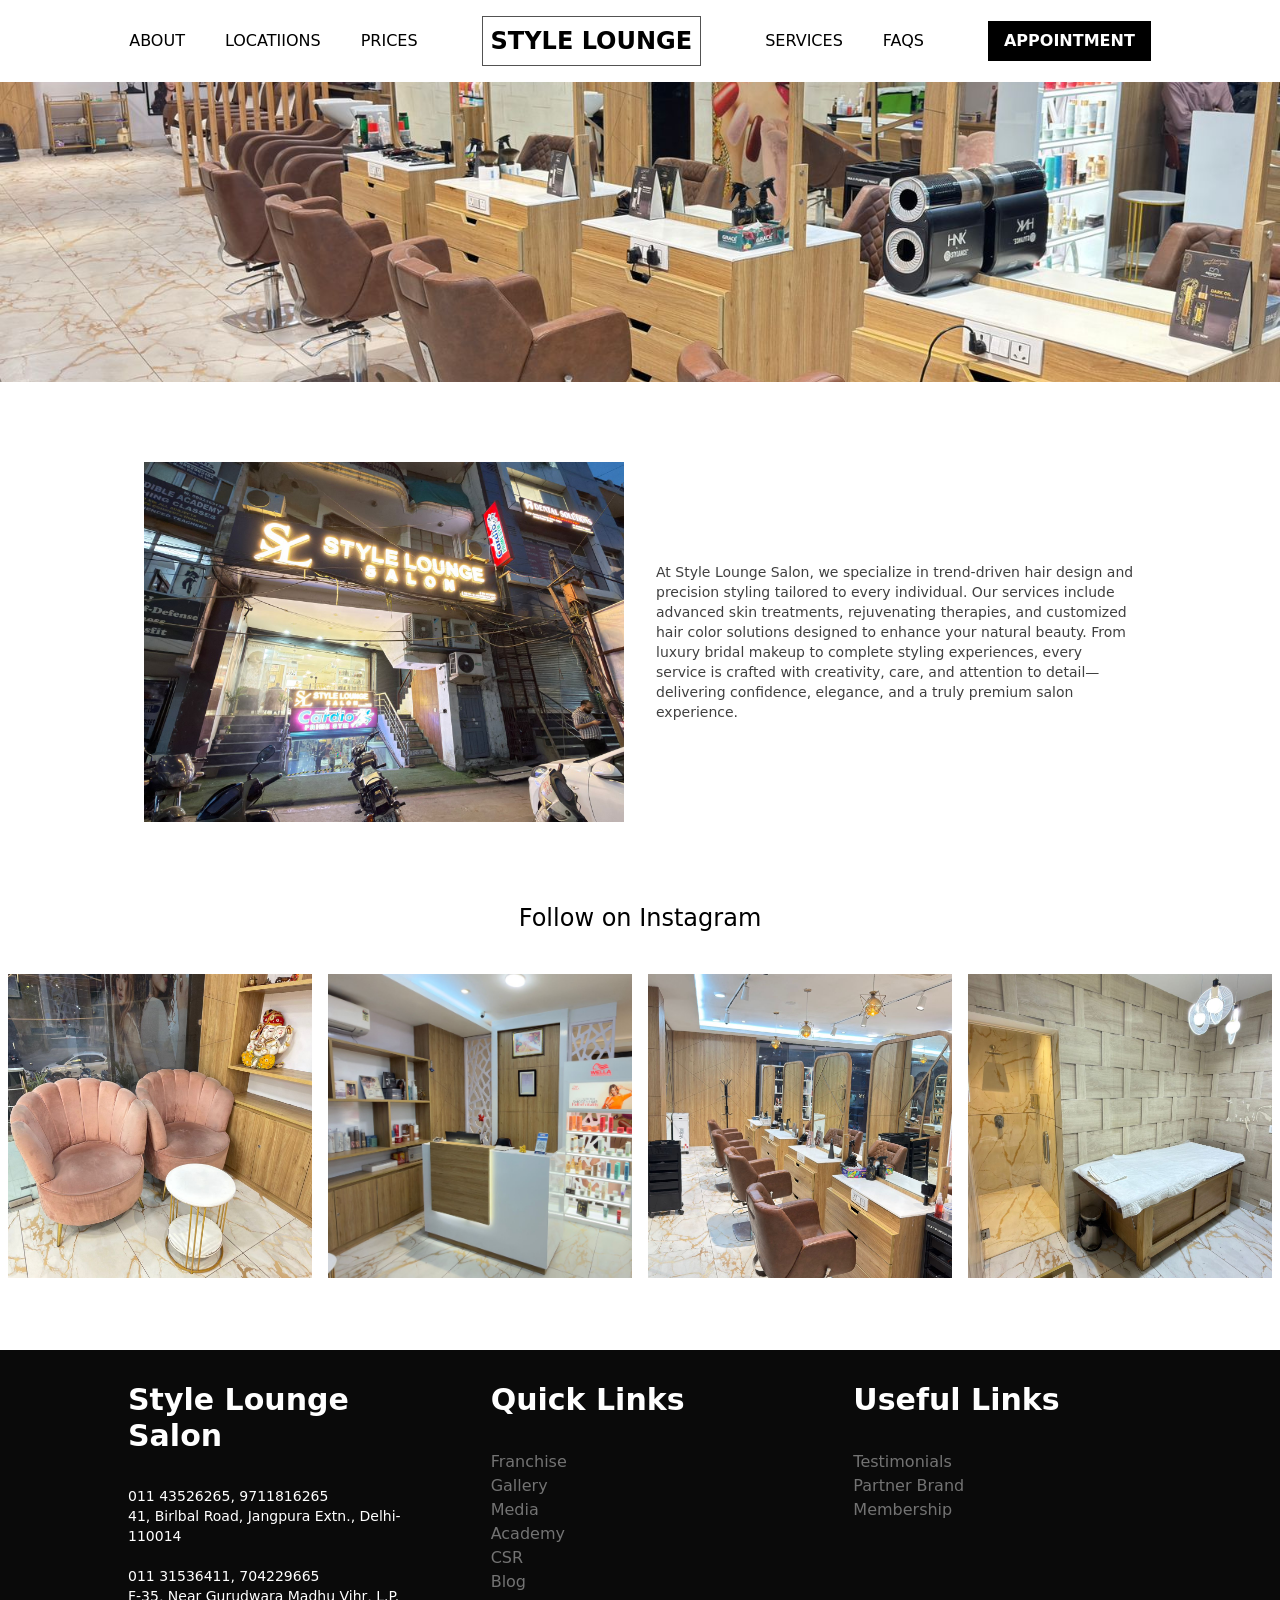
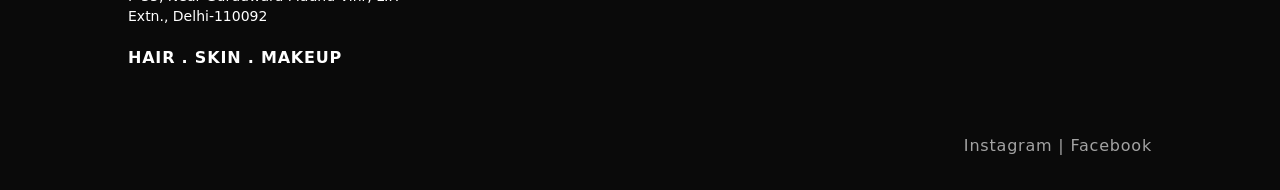
==== commit 043e6edd: "images changed" ====
--- a/about/index.html
+++ b/about/index.html
@@ -1 +1 @@
-<!DOCTYPE html><html><head><meta charset="utf-8"><meta name="viewport" content="width=device-width, initial-scale=1"><link rel="stylesheet" href="/_nuxt/entry.DIp88rmy.css" crossorigin><link rel="preload" as="fetch" crossorigin="anonymous" href="/about/_payload.json?d4ed0a3a-030c-4983-a3ac-7b1c7af4384c"><link rel="modulepreload" as="script" crossorigin href="/_nuxt/CiXGD3iu.js"><link rel="modulepreload" as="script" crossorigin href="/_nuxt/Dwx6605Q.js"><link rel="modulepreload" as="script" crossorigin href="/_nuxt/DzUz3SDk.js"><link rel="modulepreload" as="script" crossorigin href="/_nuxt/C3n2im6Y.js"><script type="module" src="/_nuxt/CiXGD3iu.js" crossorigin></script><link rel="prefetch" as="image" type="image/jpeg" href="/_nuxt/3.CteDz9tN.jpeg"><link rel="prefetch" as="image" type="image/jpeg" href="/_nuxt/location.Dq_nXD6s.jpeg"><link rel="prefetch" as="image" type="image/png" href="/_nuxt/wing.CZcrAnKi.png"></head><body><div id="__nuxt"><div><div><nav class="flex gap-16 items-center justify-between p-4 md:justify-center relative z-50 bg-white top-0 transition-all duration-300 ease-in-out"><ul class="md:flex gap-10 hidden"><li><a aria-current="page" href="/about" class="router-link-active router-link-exact-active">ABOUT</a></li><li><a href="/locations" class="">LOCATIIONS</a></li><li><a href="/services" class="">SERVICES</a></li></ul><span class="md:text-2xl font-black text-lg border border-neutral-600 px-1 md:p-2 transition-all duration-300 ease-in-out"><a href="/" class="">STYLE LOUNGE</a></span><ul class="hidden md:flex gap-10 items-center"><li><a href="/faqs" class="">FAQS</a></li><li>GALLERY</li><li><a href="/media" class="">MEDIA</a></li></ul><div class="flex gap-4 items-center"><a href="/contact" class="bg-black text-xs md:text-base py-2 px-4 text-center text-white font-bold">APPOINTMENT</a><button class="space-y-0.5 md:hidden"><div class="h-1 w-4 bg-neutral-800"></div><div class="h-1 w-3 ml-auto bg-neutral-800"></div><div class="h-1 w-4 bg-neutral-800"></div></button></div><div class="opacity-0 -translate-y-full absolute w-1/2 p-4 bg-white shadow-lg -z-10 text-sm top-full text-left right-0 transition-all duration-300 ease-in-out"><ul class="space-y-2"><li class="group"><a aria-current="page" href="/about" class="router-link-active router-link-exact-active">ABOUT</a><div class="h-0.5 w-0 group-hover:w-full bg-black transition-all duration-500 ease-in-out"></div></li><li class="group"><a href="/locations" class="">LOCATIIONS</a><div class="h-0.5 w-0 group-hover:w-full bg-black transition-all duration-500 ease-in-out"></div></li><li class="group"><a href="/services" class="">SERVICES</a><div class="h-0.5 w-0 group-hover:w-full bg-black transition-all duration-500 ease-in-out"></div></li><li class="group"><a href="/faqs" class="">FAQS</a><div class="h-0.5 w-0 group-hover:w-full bg-black transition-all duration-500 ease-in-out"></div></li><li class="group">GALLERY <div class="h-0.5 w-0 group-hover:w-full bg-black transition-all duration-500 ease-in-out"></div></li><li class="group"><a href="/media" class="">MEDIA</a><div class="h-0.5 w-0 group-hover:w-full bg-black transition-all duration-500 ease-in-out"></div></li></ul></div></nav><!--[--><section class="space-y-16"><img src="/_nuxt/3.CteDz9tN.jpeg" class="object-cover h-auto md:h-[500px] w-full"><div class="space-y-8 md:w-4/5 mx-auto my-16"><div class="grid md:grid-cols-2 gap-8 items-center p-4"><img src="/_nuxt/location.Dq_nXD6s.jpeg"><div><p class="text-neutral-700 text-sm md:text-md">At Style Lounge Salon, we specialize in trend-driven hair design and precision styling tailored to every individual. Our services include advanced skin treatments, rejuvenating therapies, and customized hair color solutions designed to enhance your natural beauty. From luxury bridal makeup to complete styling experiences, every service is crafted with creativity, care, and attention to detail—delivering confidence, elegance, and a truly premium salon experience.</p></div></div></div><div><hr class="w-1/4 mb-4 border-t-2 border-neutral-500 mx-auto"><h1 class="text-3xl text-center text-neutral-700">AWARDS AND RECOGNITION</h1><div class="w-4/5 mx-auto py-16 grid md:grid-cols-3 text-center"><!--[--><div class="p-8 space-y-4"><img src="/_nuxt/wing.CZcrAnKi.png" class="mx-auto"><h5 class="text-lg">Best Salon Chain At Indian Hairdressing Award </h5><p class="text-neutral-600">2018-19 </p></div><div class="p-8 space-y-4"><img src="/_nuxt/wing.CZcrAnKi.png" class="mx-auto"><h5 class="text-lg">Best Salon For Interior Design At Indian Hairdressing Award </h5><p class="text-neutral-600">2018-19 </p></div><div class="p-8 space-y-4"><img src="/_nuxt/wing.CZcrAnKi.png" class="mx-auto"><h5 class="text-lg">Best Salon For Hair Color At Indian Hairdressing Award </h5><p class="text-neutral-600">2018-19</p></div><div class="p-8 space-y-4"><img src="/_nuxt/wing.CZcrAnKi.png" class="mx-auto"><h5 class="text-lg">L’Oreal Professionnel Indian Hairdressing Award, Color Trophy, (North Region) Winner </h5><p class="text-neutral-600">2018-19</p></div><div class="p-8 space-y-4"><img src="/_nuxt/wing.CZcrAnKi.png" class="mx-auto"><h5 class="text-lg">Beautypolis Hairdresser Of The Decade </h5><p class="text-neutral-600">2016</p></div><div class="p-8 space-y-4"><img src="/_nuxt/wing.CZcrAnKi.png" class="mx-auto"><h5 class="text-lg">Best Salon For Interior Design At Indian Hairdressing Award </h5><p class="text-neutral-600">2018-19 </p></div><div class="p-8 space-y-4"><img src="/_nuxt/wing.CZcrAnKi.png" class="mx-auto"><h5 class="text-lg">Best Salon For Hair Color At Indian Hairdressing Award </h5><p class="text-neutral-600">2018-19</p></div><!--]--></div></div></section><!--]--><section class="bg-neutral-950 py-8 text-white"><div class="grid grid-cols-2 md:grid-cols-3 w-4/5 mx-auto gap-16"><div class="space-y-8 col-span-2 md:col-span-1"><h1 class="font-bold text-3xl">Style Lounge Salon</h1><p class="text-sm"> 011 43526265, 9711816265<br>41, Birlbal Road, Jangpura Extn., Delhi-110014 <br><br> 011 31536411, 704229665 <br> F-35, Near Gurudwara Madhu Vihr, L.P. Extn., Delhi-110092 <br><br></p><span class="font-bold tracking-wider">HAIR . SKIN . MAKEUP</span></div><div class="space-y-8"><h1 class="font-bold text-xl md:text-3xl">Quick Links</h1><ul class="text-neutral-500"><li>Franchise</li><li>Gallery</li><li>Media</li><li>Academy</li><li>CSR</li><li>Blog</li></ul></div><div class="space-y-8"><h1 class="font-bold text-xl md:text-3xl">Useful Links</h1><ul class="text-neutral-500"><li>Testimonials</li><li>Partner Brand</li><li>Membership</li></ul></div></div><div class="flex flex-col md:flex-row items-center justify-end w-4/5 mx-auto mt-16 gap-8"><span class="text-neutral-400 tracking-wider">Instagram | Facebook</span></div></section></div></div></div><div id="teleports"></div><script>window.__NUXT__={};window.__NUXT__.config={public:{},app:{baseURL:"/",buildId:"d4ed0a3a-030c-4983-a3ac-7b1c7af4384c",buildAssetsDir:"/_nuxt/",cdnURL:""}}</script><script type="application/json" data-nuxt-data="nuxt-app" data-ssr="true" id="__NUXT_DATA__" data-src="/about/_payload.json?d4ed0a3a-030c-4983-a3ac-7b1c7af4384c">[{"state":1,"once":3,"_errors":4,"serverRendered":6,"path":7,"prerenderedAt":8},["Reactive",2],{},["Set"],["ShallowReactive",5],{},true,"\u002Fabout",1776000457368]</script></body></html>+<!DOCTYPE html><html><head><meta charset="utf-8"><meta name="viewport" content="width=device-width, initial-scale=1"><link rel="stylesheet" href="/_nuxt/entry.CZe263Zx.css" crossorigin><link rel="preload" as="fetch" crossorigin="anonymous" href="/about/_payload.json?8a121220-990b-424d-be47-ea8f380ec3a7"><link rel="modulepreload" as="script" crossorigin href="/_nuxt/C6iz4lrY.js"><link rel="modulepreload" as="script" crossorigin href="/_nuxt/C3T63D3H.js"><link rel="modulepreload" as="script" crossorigin href="/_nuxt/dpP4wzTi.js"><link rel="modulepreload" as="script" crossorigin href="/_nuxt/CvS4UIVv.js"><link rel="modulepreload" as="script" crossorigin href="/_nuxt/CVMREc64.js"><link rel="modulepreload" as="script" crossorigin href="/_nuxt/DS3U-fws.js"><script type="module" src="/_nuxt/C6iz4lrY.js" crossorigin></script><link rel="prefetch" as="image" type="image/jpeg" href="/_nuxt/location.BwJ0Ini4.jpg"><link rel="prefetch" as="image" type="image/jpeg" href="/_nuxt/1.DNccR1Kd.jpg"><link rel="prefetch" as="image" type="image/jpeg" href="/_nuxt/2.Cr_MQO5q.jpg"><link rel="prefetch" as="image" type="image/jpeg" href="/_nuxt/3.B3_E7hmM.jpg"><link rel="prefetch" as="image" type="image/jpeg" href="/_nuxt/4.C6dPyAAK.jpg"><link rel="prefetch" as="image" type="image/jpeg" href="/_nuxt/5.Dsm8i_J2.jpg"><link rel="prefetch" as="image" type="image/jpeg" href="/_nuxt/6.DouvgDai.jpg"><link rel="prefetch" as="image" type="image/jpeg" href="/_nuxt/7.D1m_dI6C.jpg"><link rel="prefetch" as="image" type="image/jpeg" href="/_nuxt/salon.D8ktiJZs.jpg"></head><body><div id="__nuxt"><div><div><nav class="flex gap-16 items-center justify-between p-4 md:justify-center relative z-50 bg-white top-0 transition-all duration-300 ease-in-out"><ul class="md:flex gap-10 hidden"><li><a aria-current="page" href="/about" class="router-link-active router-link-exact-active">ABOUT</a></li><li><a href="/locations" class="">LOCATIIONS</a></li><li><a href="/prices" class="">PRICES</a></li></ul><span class="md:text-2xl font-black text-lg border border-neutral-600 px-1 md:p-2 transition-all duration-300 ease-in-out"><a href="/" class="">STYLE LOUNGE</a></span><ul class="hidden md:flex gap-10 items-center"><li><a href="/services" class="">SERVICES</a></li><li><a href="/faqs" class="">FAQS</a></li></ul><div class="flex gap-4 items-center"><a href="/contact" class="bg-black text-xs md:text-base py-2 px-4 text-center text-white font-bold">APPOINTMENT</a><button class="space-y-0.5 md:hidden"><div class="h-1 w-4 bg-neutral-800"></div><div class="h-1 w-3 ml-auto bg-neutral-800"></div><div class="h-1 w-4 bg-neutral-800"></div></button></div><div class="opacity-0 -translate-y-full absolute w-1/2 p-4 bg-white shadow-lg -z-10 text-sm top-full text-left right-0 transition-all duration-300 ease-in-out"><ul class="space-y-2"><li class="group"><a aria-current="page" href="/about" class="router-link-active router-link-exact-active">ABOUT</a><div class="h-0.5 w-0 group-hover:w-full bg-black transition-all duration-500 ease-in-out"></div></li><li class="group"><a href="/locations" class="">LOCATIIONS</a><div class="h-0.5 w-0 group-hover:w-full bg-black transition-all duration-500 ease-in-out"></div></li><li class="group"><a href="/services" class="">SERVICES</a><div class="h-0.5 w-0 group-hover:w-full bg-black transition-all duration-500 ease-in-out"></div></li><li class="group"><a href="/faqs" class="">FAQS</a><div class="h-0.5 w-0 group-hover:w-full bg-black transition-all duration-500 ease-in-out"></div></li><li class="group">GALLERY <div class="h-0.5 w-0 group-hover:w-full bg-black transition-all duration-500 ease-in-out"></div></li><li class="group"><a href="/media" class="">MEDIA</a><div class="h-0.5 w-0 group-hover:w-full bg-black transition-all duration-500 ease-in-out"></div></li></ul></div></nav><!--[--><section class="space-y-16 pb-16"><img src="/_nuxt/salon.D8ktiJZs.jpg" class="object-cover h-[300px] w-full"><div class="space-y-8 md:w-4/5 mx-auto my-16"><div class="grid md:grid-cols-2 gap-8 items-center p-4"><img src="/_nuxt/location.BwJ0Ini4.jpg"><div><p class="text-neutral-700 text-sm md:text-md">At Style Lounge Salon, we specialize in trend-driven hair design and precision styling tailored to every individual. Our services include advanced skin treatments, rejuvenating therapies, and customized hair color solutions designed to enhance your natural beauty. From luxury bridal makeup to complete styling experiences, every service is crafted with creativity, care, and attention to detail—delivering confidence, elegance, and a truly premium salon experience.</p></div></div></div><section><h1 class="text-2xl text-center mb-8">Follow on Instagram</h1><div class="overflow-hidden"><div class="flex px-2 snap-x snap-mandatory overflow-scroll"><!--[--><div class="min-w-1/3 w-80 h-80 shrink-0 md:min-w-1/5 p-2 snap-start"><img src="/_nuxt/1.DNccR1Kd.jpg" alt="post" class="object-cover h-full w-full"></div><div class="min-w-1/3 w-80 h-80 shrink-0 md:min-w-1/5 p-2 snap-start"><img src="/_nuxt/2.Cr_MQO5q.jpg" alt="post" class="object-cover h-full w-full"></div><div class="min-w-1/3 w-80 h-80 shrink-0 md:min-w-1/5 p-2 snap-start"><img src="/_nuxt/3.B3_E7hmM.jpg" alt="post" class="object-cover h-full w-full"></div><div class="min-w-1/3 w-80 h-80 shrink-0 md:min-w-1/5 p-2 snap-start"><img src="/_nuxt/4.C6dPyAAK.jpg" alt="post" class="object-cover h-full w-full"></div><div class="min-w-1/3 w-80 h-80 shrink-0 md:min-w-1/5 p-2 snap-start"><img src="/_nuxt/5.Dsm8i_J2.jpg" alt="post" class="object-cover h-full w-full"></div><div class="min-w-1/3 w-80 h-80 shrink-0 md:min-w-1/5 p-2 snap-start"><img src="/_nuxt/6.DouvgDai.jpg" alt="post" class="object-cover h-full w-full"></div><div class="min-w-1/3 w-80 h-80 shrink-0 md:min-w-1/5 p-2 snap-start"><img src="/_nuxt/7.D1m_dI6C.jpg" alt="post" class="object-cover h-full w-full"></div><!--]--><!--[--><div class="min-w-1/3 w-80 h-80 shrink-0 md:min-w-1/5 p-2 snap-start"><img src="/_nuxt/1.DNccR1Kd.jpg" alt="post" class="object-cover h-full w-full"></div><div class="min-w-1/3 w-80 h-80 shrink-0 md:min-w-1/5 p-2 snap-start"><img src="/_nuxt/2.Cr_MQO5q.jpg" alt="post" class="object-cover h-full w-full"></div><div class="min-w-1/3 w-80 h-80 shrink-0 md:min-w-1/5 p-2 snap-start"><img src="/_nuxt/3.B3_E7hmM.jpg" alt="post" class="object-cover h-full w-full"></div><div class="min-w-1/3 w-80 h-80 shrink-0 md:min-w-1/5 p-2 snap-start"><img src="/_nuxt/4.C6dPyAAK.jpg" alt="post" class="object-cover h-full w-full"></div><div class="min-w-1/3 w-80 h-80 shrink-0 md:min-w-1/5 p-2 snap-start"><img src="/_nuxt/5.Dsm8i_J2.jpg" alt="post" class="object-cover h-full w-full"></div><div class="min-w-1/3 w-80 h-80 shrink-0 md:min-w-1/5 p-2 snap-start"><img src="/_nuxt/6.DouvgDai.jpg" alt="post" class="object-cover h-full w-full"></div><div class="min-w-1/3 w-80 h-80 shrink-0 md:min-w-1/5 p-2 snap-start"><img src="/_nuxt/7.D1m_dI6C.jpg" alt="post" class="object-cover h-full w-full"></div><!--]--></div></div></section></section><!--]--><section class="bg-neutral-950 py-8 text-white"><div class="grid grid-cols-2 md:grid-cols-3 w-4/5 mx-auto gap-16"><div class="space-y-8 col-span-2 md:col-span-1"><h1 class="font-bold text-3xl">Style Lounge Salon</h1><p class="text-sm"> 011 43526265, 9711816265<br>41, Birlbal Road, Jangpura Extn., Delhi-110014 <br><br> 011 31536411, 704229665 <br> F-35, Near Gurudwara Madhu Vihr, L.P. Extn., Delhi-110092 <br><br></p><span class="font-bold tracking-wider">HAIR . SKIN . MAKEUP</span></div><div class="space-y-8"><h1 class="font-bold text-xl md:text-3xl">Quick Links</h1><ul class="text-neutral-500"><li>Franchise</li><li>Gallery</li><li>Media</li><li>Academy</li><li>CSR</li><li>Blog</li></ul></div><div class="space-y-8"><h1 class="font-bold text-xl md:text-3xl">Useful Links</h1><ul class="text-neutral-500"><li>Testimonials</li><li>Partner Brand</li><li>Membership</li></ul></div></div><div class="flex flex-col md:flex-row items-center justify-end w-4/5 mx-auto mt-16 gap-8"><span class="text-neutral-400 tracking-wider">Instagram | Facebook</span></div></section></div></div></div><div id="teleports"></div><script>window.__NUXT__={};window.__NUXT__.config={public:{},app:{baseURL:"/",buildId:"8a121220-990b-424d-be47-ea8f380ec3a7",buildAssetsDir:"/_nuxt/",cdnURL:""}}</script><script type="application/json" data-nuxt-data="nuxt-app" data-ssr="true" id="__NUXT_DATA__" data-src="/about/_payload.json?8a121220-990b-424d-be47-ea8f380ec3a7">[{"state":1,"once":3,"_errors":4,"serverRendered":6,"path":7,"prerenderedAt":8},["Reactive",2],{},["Set"],["ShallowReactive",5],{},true,"\u002Fabout",1778261132388]</script></body></html>
--- a/_nuxt/entry.CZe263Zx.css
+++ b/_nuxt/entry.CZe263Zx.css
@@ -0,0 +1 @@
+*,::backdrop,:after,:before{--tw-border-spacing-x:0;--tw-border-spacing-y:0;--tw-translate-x:0;--tw-translate-y:0;--tw-rotate:0;--tw-skew-x:0;--tw-skew-y:0;--tw-scale-x:1;--tw-scale-y:1;--tw-pan-x: ;--tw-pan-y: ;--tw-pinch-zoom: ;--tw-scroll-snap-strictness:proximity;--tw-gradient-from-position: ;--tw-gradient-via-position: ;--tw-gradient-to-position: ;--tw-ordinal: ;--tw-slashed-zero: ;--tw-numeric-figure: ;--tw-numeric-spacing: ;--tw-numeric-fraction: ;--tw-ring-inset: ;--tw-ring-offset-width:0px;--tw-ring-offset-color:#fff;--tw-ring-color:#3b82f680;--tw-ring-offset-shadow:0 0 #0000;--tw-ring-shadow:0 0 #0000;--tw-shadow:0 0 #0000;--tw-shadow-colored:0 0 #0000;--tw-blur: ;--tw-brightness: ;--tw-contrast: ;--tw-grayscale: ;--tw-hue-rotate: ;--tw-invert: ;--tw-saturate: ;--tw-sepia: ;--tw-drop-shadow: ;--tw-backdrop-blur: ;--tw-backdrop-brightness: ;--tw-backdrop-contrast: ;--tw-backdrop-grayscale: ;--tw-backdrop-hue-rotate: ;--tw-backdrop-invert: ;--tw-backdrop-opacity: ;--tw-backdrop-saturate: ;--tw-backdrop-sepia: ;--tw-contain-size: ;--tw-contain-layout: ;--tw-contain-paint: ;--tw-contain-style: }*,:after,:before{border:0 solid #e5e7eb;box-sizing:border-box}:after,:before{--tw-content:""}:host,html{line-height:1.5;-webkit-text-size-adjust:100%;font-family:ui-sans-serif,system-ui,sans-serif,Apple Color Emoji,Segoe UI Emoji,Segoe UI Symbol,Noto Color Emoji;font-feature-settings:normal;font-variation-settings:normal;tab-size:4;-webkit-tap-highlight-color:transparent}body{line-height:inherit;margin:0}hr{border-top-width:1px;color:inherit;height:0}abbr:where([title]){-webkit-text-decoration:underline dotted;text-decoration:underline dotted}h1,h2,h3,h4,h5,h6{font-size:inherit;font-weight:inherit}a{color:inherit;text-decoration:inherit}b,strong{font-weight:bolder}code,kbd,pre,samp{font-family:ui-monospace,SFMono-Regular,Menlo,Monaco,Consolas,Liberation Mono,Courier New,monospace;font-feature-settings:normal;font-size:1em;font-variation-settings:normal}small{font-size:80%}sub,sup{font-size:75%;line-height:0;position:relative;vertical-align:initial}sub{bottom:-.25em}sup{top:-.5em}table{border-collapse:collapse;border-color:inherit;text-indent:0}button,input,optgroup,select,textarea{color:inherit;font-family:inherit;font-feature-settings:inherit;font-size:100%;font-variation-settings:inherit;font-weight:inherit;letter-spacing:inherit;line-height:inherit;margin:0;padding:0}button,select{text-transform:none}button,input:where([type=button]),input:where([type=reset]),input:where([type=submit]){-webkit-appearance:button;background-color:initial;background-image:none}:-moz-focusring{outline:auto}:-moz-ui-invalid{box-shadow:none}progress{vertical-align:initial}::-webkit-inner-spin-button,::-webkit-outer-spin-button{height:auto}[type=search]{-webkit-appearance:textfield;outline-offset:-2px}::-webkit-search-decoration{-webkit-appearance:none}::-webkit-file-upload-button{-webkit-appearance:button;font:inherit}summary{display:list-item}blockquote,dd,dl,figure,h1,h2,h3,h4,h5,h6,hr,p,pre{margin:0}fieldset{margin:0}fieldset,legend{padding:0}menu,ol,ul{list-style:none;margin:0;padding:0}dialog{padding:0}textarea{resize:vertical}input::placeholder,textarea::placeholder{color:#9ca3af;opacity:1}[role=button],button{cursor:pointer}:disabled{cursor:default}audio,canvas,embed,iframe,img,object,svg,video{display:block;vertical-align:middle}img,video{height:auto;max-width:100%}[hidden]:where(:not([hidden=until-found])){display:none}.container{width:100%}@media(min-width:640px){.container{max-width:640px}}@media(min-width:768px){.container{max-width:768px}}@media(min-width:1024px){.container{max-width:1024px}}@media(min-width:1280px){.container{max-width:1280px}}@media(min-width:1536px){.container{max-width:1536px}}.pointer-events-none{pointer-events:none}.visible{visibility:visible}.absolute{position:absolute}.relative{position:relative}.sticky{position:sticky}.left-0{left:0}.left-1\/2{left:50%}.left-2{left:.5rem}.left-4{left:1rem}.right-0{right:0}.top-0{top:0}.top-1\/2{top:50%}.top-2{top:.5rem}.top-4{top:1rem}.top-full{top:100%}.-z-10{z-index:-10}.z-0{z-index:0}.z-10{z-index:10}.z-20{z-index:20}.z-50{z-index:50}.col-span-2{grid-column:span 2/span 2}.mx-2{margin-left:.5rem;margin-right:.5rem}.mx-auto{margin-left:auto;margin-right:auto}.my-16{margin-bottom:4rem;margin-top:4rem}.my-20{margin-bottom:5rem;margin-top:5rem}.my-4{margin-bottom:1rem;margin-top:1rem}.my-8{margin-bottom:2rem;margin-top:2rem}.mb-16{margin-bottom:4rem}.mb-2{margin-bottom:.5rem}.mb-20{margin-bottom:5rem}.mb-24{margin-bottom:6rem}.mb-4{margin-bottom:1rem}.mb-6{margin-bottom:1.5rem}.mb-8{margin-bottom:2rem}.ml-auto{margin-left:auto}.mt-1{margin-top:.25rem}.mt-16{margin-top:4rem}.mt-24{margin-top:6rem}.mt-8{margin-top:2rem}.block{display:block}.inline{display:inline}.flex{display:flex}.grid{display:grid}.hidden{display:none}.aspect-square{aspect-ratio:1/1}.size-10{height:2.5rem;width:2.5rem}.size-4{height:1rem;width:1rem}.size-8{height:2rem;width:2rem}.h-0\.5{height:.125rem}.h-1{height:.25rem}.h-10{height:2.5rem}.h-16{height:4rem}.h-20{height:5rem}.h-24{height:6rem}.h-6{height:1.5rem}.h-80{height:20rem}.h-96{height:24rem}.h-\[300px\]{height:300px}.h-\[450px\]{height:450px}.h-full{height:100%}.w-0{width:0}.w-1\/2{width:50%}.w-1\/4{width:25%}.w-16{width:4rem}.w-3{width:.75rem}.w-3\/4{width:75%}.w-36{width:9rem}.w-4{width:1rem}.w-4\/5{width:80%}.w-5{width:1.25rem}.w-6{width:1.5rem}.w-80{width:20rem}.w-96{width:24rem}.w-\[10\%\]{width:10%}.w-\[70\%\]{width:70%}.w-fit{width:fit-content}.w-full{width:100%}.min-w-32{min-width:8rem}.max-w-5xl{max-width:64rem}.max-w-\[500px\]{max-width:500px}.shrink-0{flex-shrink:0}.flex-grow{flex-grow:1}.-translate-x-1\/2{--tw-translate-x:-50%}.-translate-x-1\/2,.-translate-y-1\/2{transform:translate(var(--tw-translate-x),var(--tw-translate-y)) rotate(var(--tw-rotate)) skew(var(--tw-skew-x)) skewY(var(--tw-skew-y)) scaleX(var(--tw-scale-x)) scaleY(var(--tw-scale-y))}.-translate-y-1\/2{--tw-translate-y:-50%}.-translate-y-full{--tw-translate-y:-100%}.-translate-y-full,.translate-x-0{transform:translate(var(--tw-translate-x),var(--tw-translate-y)) rotate(var(--tw-rotate)) skew(var(--tw-skew-x)) skewY(var(--tw-skew-y)) scaleX(var(--tw-scale-x)) scaleY(var(--tw-scale-y))}.translate-x-0{--tw-translate-x:0px}.translate-x-36{--tw-translate-x:9rem}.translate-x-36,.translate-y-0{transform:translate(var(--tw-translate-x),var(--tw-translate-y)) rotate(var(--tw-rotate)) skew(var(--tw-skew-x)) skewY(var(--tw-skew-y)) scaleX(var(--tw-scale-x)) scaleY(var(--tw-scale-y))}.translate-y-0{--tw-translate-y:0px}.transform{transform:translate(var(--tw-translate-x),var(--tw-translate-y)) rotate(var(--tw-rotate)) skew(var(--tw-skew-x)) skewY(var(--tw-skew-y)) scaleX(var(--tw-scale-x)) scaleY(var(--tw-scale-y))}@keyframes slide{0%{transform:translate(0)}to{transform:translate(-100%)}}.animate-slideslow{animation:slide 60s linear infinite}.cursor-pointer{cursor:pointer}.snap-x{scroll-snap-type:x var(--tw-scroll-snap-strictness)}.snap-y{scroll-snap-type:y var(--tw-scroll-snap-strictness)}.snap-mandatory{--tw-scroll-snap-strictness:mandatory}.snap-start{scroll-snap-align:start}.appearance-none{appearance:none}.grid-cols-1{grid-template-columns:repeat(1,minmax(0,1fr))}.grid-cols-2{grid-template-columns:repeat(2,minmax(0,1fr))}.grid-cols-7{grid-template-columns:repeat(7,minmax(0,1fr))}.flex-col{flex-direction:column}.flex-col-reverse{flex-direction:column-reverse}.items-center{align-items:center}.items-baseline{align-items:baseline}.justify-start{justify-content:flex-start}.justify-end{justify-content:flex-end}.justify-center{justify-content:center}.justify-between{justify-content:space-between}.justify-around{justify-content:space-around}.gap-10{gap:2.5rem}.gap-12{gap:3rem}.gap-16{gap:4rem}.gap-4{gap:1rem}.gap-8{gap:2rem}.gap-x-16{column-gap:4rem}.gap-x-8{column-gap:2rem}.gap-y-12{row-gap:3rem}.space-x-3>:not([hidden])~:not([hidden]){--tw-space-x-reverse:0;margin-left:calc(.75rem*(1 - var(--tw-space-x-reverse)));margin-right:calc(.75rem*var(--tw-space-x-reverse))}.space-x-4>:not([hidden])~:not([hidden]){--tw-space-x-reverse:0;margin-left:calc(1rem*(1 - var(--tw-space-x-reverse)));margin-right:calc(1rem*var(--tw-space-x-reverse))}.space-y-0\.5>:not([hidden])~:not([hidden]){--tw-space-y-reverse:0;margin-bottom:calc(.125rem*var(--tw-space-y-reverse));margin-top:calc(.125rem*(1 - var(--tw-space-y-reverse)))}.space-y-10>:not([hidden])~:not([hidden]){--tw-space-y-reverse:0;margin-bottom:calc(2.5rem*var(--tw-space-y-reverse));margin-top:calc(2.5rem*(1 - var(--tw-space-y-reverse)))}.space-y-16>:not([hidden])~:not([hidden]){--tw-space-y-reverse:0;margin-bottom:calc(4rem*var(--tw-space-y-reverse));margin-top:calc(4rem*(1 - var(--tw-space-y-reverse)))}.space-y-2>:not([hidden])~:not([hidden]){--tw-space-y-reverse:0;margin-bottom:calc(.5rem*var(--tw-space-y-reverse));margin-top:calc(.5rem*(1 - var(--tw-space-y-reverse)))}.space-y-4>:not([hidden])~:not([hidden]){--tw-space-y-reverse:0;margin-bottom:calc(1rem*var(--tw-space-y-reverse));margin-top:calc(1rem*(1 - var(--tw-space-y-reverse)))}.space-y-8>:not([hidden])~:not([hidden]){--tw-space-y-reverse:0;margin-bottom:calc(2rem*var(--tw-space-y-reverse));margin-top:calc(2rem*(1 - var(--tw-space-y-reverse)))}.overflow-hidden{overflow:hidden}.overflow-scroll{overflow:scroll}.rounded-\[7px\]{border-radius:7px}.rounded-full{border-radius:9999px}.rounded-md{border-radius:.375rem}.rounded-xl{border-radius:.75rem}.border{border-width:1px}.border-\[\.5px\]{border-width:.5px}.border-b{border-bottom-width:1px}.border-t{border-top-width:1px}.border-t-2{border-top-width:2px}.border-dotted{border-style:dotted}.border-neutral-300{--tw-border-opacity:1;border-color:rgb(212 212 212/var(--tw-border-opacity,1))}.border-neutral-500{--tw-border-opacity:1;border-color:rgb(115 115 115/var(--tw-border-opacity,1))}.border-neutral-600{--tw-border-opacity:1;border-color:rgb(82 82 82/var(--tw-border-opacity,1))}.border-transparent{border-color:#0000}.border-white\/10{border-color:#ffffff1a}.border-white\/20{border-color:#fff3}.border-white\/5{border-color:#ffffff0d}.bg-amber-600{--tw-bg-opacity:1;background-color:rgb(217 119 6/var(--tw-bg-opacity,1))}.bg-black{--tw-bg-opacity:1;background-color:rgb(0 0 0/var(--tw-bg-opacity,1))}.bg-neutral-800{--tw-bg-opacity:1;background-color:rgb(38 38 38/var(--tw-bg-opacity,1))}.bg-neutral-900{--tw-bg-opacity:1;background-color:rgb(23 23 23/var(--tw-bg-opacity,1))}.bg-neutral-950{--tw-bg-opacity:1;background-color:rgb(10 10 10/var(--tw-bg-opacity,1))}.bg-white{--tw-bg-opacity:1;background-color:rgb(255 255 255/var(--tw-bg-opacity,1))}.bg-gradient-to-l{background-image:linear-gradient(to left,var(--tw-gradient-stops))}.bg-gradient-to-r{background-image:linear-gradient(to right,var(--tw-gradient-stops))}.from-white{--tw-gradient-from:#fff var(--tw-gradient-from-position);--tw-gradient-to:#fff0 var(--tw-gradient-to-position);--tw-gradient-stops:var(--tw-gradient-from),var(--tw-gradient-to)}.to-transparent{--tw-gradient-to:#0000 var(--tw-gradient-to-position)}.fill-current{fill:currentColor}.object-cover{object-fit:cover}.object-center{object-position:center}.object-top{object-position:top}.p-1{padding:.25rem}.p-2{padding:.5rem}.p-4{padding:1rem}.p-8{padding:2rem}.px-1{padding-left:.25rem;padding-right:.25rem}.px-2{padding-left:.5rem;padding-right:.5rem}.px-4{padding-left:1rem;padding-right:1rem}.py-16{padding-bottom:4rem;padding-top:4rem}.py-2{padding-bottom:.5rem;padding-top:.5rem}.py-20{padding-bottom:5rem;padding-top:5rem}.py-8{padding-bottom:2rem;padding-top:2rem}.pb-1{padding-bottom:.25rem}.pb-12{padding-bottom:3rem}.pb-16{padding-bottom:4rem}.pb-2{padding-bottom:.5rem}.pb-4{padding-bottom:1rem}.pl-12{padding-left:3rem}.pr-4{padding-right:1rem}.pt-16{padding-top:4rem}.pt-2{padding-top:.5rem}.pt-4{padding-top:1rem}.pt-8{padding-top:2rem}.text-left{text-align:left}.text-center{text-align:center}.font-serif{font-family:ui-serif,Georgia,Cambria,Times New Roman,Times,serif}.text-2xl{font-size:1.5rem;line-height:2rem}.text-3xl{font-size:1.875rem;line-height:2.25rem}.text-5xl{font-size:3rem;line-height:1}.text-\[10px\]{font-size:10px}.text-base{font-size:1rem;line-height:1.5rem}.text-lg{font-size:1.125rem;line-height:1.75rem}.text-sm{font-size:.875rem;line-height:1.25rem}.text-xl{font-size:1.25rem;line-height:1.75rem}.text-xs{font-size:.75rem;line-height:1rem}.font-black{font-weight:900}.font-bold{font-weight:700}.font-medium{font-weight:500}.uppercase{text-transform:uppercase}.capitalize{text-transform:capitalize}.leading-6{line-height:1.5rem}.leading-tight{line-height:1.25}.tracking-\[0\.5em\]{letter-spacing:.5em}.tracking-tighter{letter-spacing:-.05em}.tracking-wide{letter-spacing:.025em}.tracking-wider{letter-spacing:.05em}.tracking-widest{letter-spacing:.1em}.text-gray-500{--tw-text-opacity:1;color:rgb(107 114 128/var(--tw-text-opacity,1))}.text-gray-600{--tw-text-opacity:1;color:rgb(75 85 99/var(--tw-text-opacity,1))}.text-gray-700{--tw-text-opacity:1;color:rgb(55 65 81/var(--tw-text-opacity,1))}.text-neutral-100{--tw-text-opacity:1;color:rgb(245 245 245/var(--tw-text-opacity,1))}.text-neutral-200{--tw-text-opacity:1;color:rgb(229 229 229/var(--tw-text-opacity,1))}.text-neutral-400{--tw-text-opacity:1;color:rgb(163 163 163/var(--tw-text-opacity,1))}.text-neutral-500{--tw-text-opacity:1;color:rgb(115 115 115/var(--tw-text-opacity,1))}.text-neutral-600{--tw-text-opacity:1;color:rgb(82 82 82/var(--tw-text-opacity,1))}.text-neutral-700{--tw-text-opacity:1;color:rgb(64 64 64/var(--tw-text-opacity,1))}.text-neutral-800{--tw-text-opacity:1;color:rgb(38 38 38/var(--tw-text-opacity,1))}.text-red-500{--tw-text-opacity:1;color:rgb(239 68 68/var(--tw-text-opacity,1))}.text-white{--tw-text-opacity:1;color:rgb(255 255 255/var(--tw-text-opacity,1))}.opacity-0{opacity:0}.opacity-100{opacity:1}.opacity-30{opacity:.3}.opacity-80{opacity:.8}.shadow-lg{--tw-shadow:0 10px 15px -3px #0000001a,0 4px 6px -4px #0000001a;--tw-shadow-colored:0 10px 15px -3px var(--tw-shadow-color),0 4px 6px -4px var(--tw-shadow-color);box-shadow:var(--tw-ring-offset-shadow,0 0 #0000),var(--tw-ring-shadow,0 0 #0000),var(--tw-shadow)}.outline-none{outline:2px solid #0000;outline-offset:2px}.outline{outline-style:solid}.outline-1{outline-width:1px}.transition-all{transition-duration:.15s;transition-property:all;transition-timing-function:cubic-bezier(.4,0,.2,1)}.transition-colors{transition-duration:.15s;transition-property:color,background-color,border-color,text-decoration-color,fill,stroke;transition-timing-function:cubic-bezier(.4,0,.2,1)}.duration-300{transition-duration:.3s}.duration-500{transition-duration:.5s}.ease-in-out{transition-timing-function:cubic-bezier(.4,0,.2,1)}.hover\:border-amber-600:hover{--tw-border-opacity:1;border-color:rgb(217 119 6/var(--tw-border-opacity,1))}.hover\:bg-amber-600:hover{--tw-bg-opacity:1;background-color:rgb(217 119 6/var(--tw-bg-opacity,1))}.hover\:bg-neutral-800:hover{--tw-bg-opacity:1;background-color:rgb(38 38 38/var(--tw-bg-opacity,1))}.hover\:bg-opacity-90:hover{--tw-bg-opacity:.9}.hover\:text-white:hover{--tw-text-opacity:1;color:rgb(255 255 255/var(--tw-text-opacity,1))}.focus\:border-amber-600:focus{--tw-border-opacity:1;border-color:rgb(217 119 6/var(--tw-border-opacity,1))}.group:hover .group-hover\:w-full{width:100%}.group:hover .group-hover\:text-neutral-900{--tw-text-opacity:1;color:rgb(23 23 23/var(--tw-text-opacity,1))}@media(min-width:640px){.sm\:text-base{font-size:1rem;line-height:1.5rem}}@media(min-width:768px){.md\:col-span-1{grid-column:span 1/span 1}.md\:col-span-2{grid-column:span 2/span 2}.md\:my-0{margin-bottom:0;margin-top:0}.md\:mb-8{margin-bottom:2rem}.md\:flex{display:flex}.md\:hidden{display:none}.md\:size-12{height:3rem;width:3rem}.md\:h-28{height:7rem}.md\:h-\[500px\]{height:500px}.md\:h-auto{height:auto}.md\:w-1\/2{width:50%}.md\:w-4\/5{width:80%}.md\:min-w-60{min-width:15rem}.md\:snap-x{scroll-snap-type:x var(--tw-scroll-snap-strictness)}.md\:grid-cols-2{grid-template-columns:repeat(2,minmax(0,1fr))}.md\:grid-cols-3{grid-template-columns:repeat(3,minmax(0,1fr))}.md\:grid-cols-4{grid-template-columns:repeat(4,minmax(0,1fr))}.md\:flex-row{flex-direction:row}.md\:justify-center{justify-content:center}.md\:gap-12{gap:3rem}.md\:p-16{padding:4rem}.md\:p-2{padding:.5rem}.md\:p-20{padding:5rem}.md\:p-8{padding:2rem}.md\:text-2xl{font-size:1.5rem;line-height:2rem}.md\:text-3xl{font-size:1.875rem;line-height:2.25rem}.md\:text-6xl{font-size:3.75rem;line-height:1}.md\:text-7xl{font-size:4.5rem;line-height:1}.md\:text-base{font-size:1rem;line-height:1.5rem}.md\:text-lg{font-size:1.125rem;line-height:1.75rem}.md\:text-sm{font-size:.875rem;line-height:1.25rem}.md\:text-xl{font-size:1.25rem;line-height:1.75rem}.md\:leading-8{line-height:2rem}}@media(min-width:1024px){.lg\:w-40{width:10rem}.lg\:grid-cols-2{grid-template-columns:repeat(2,minmax(0,1fr))}.lg\:grid-cols-3{grid-template-columns:repeat(3,minmax(0,1fr))}}
